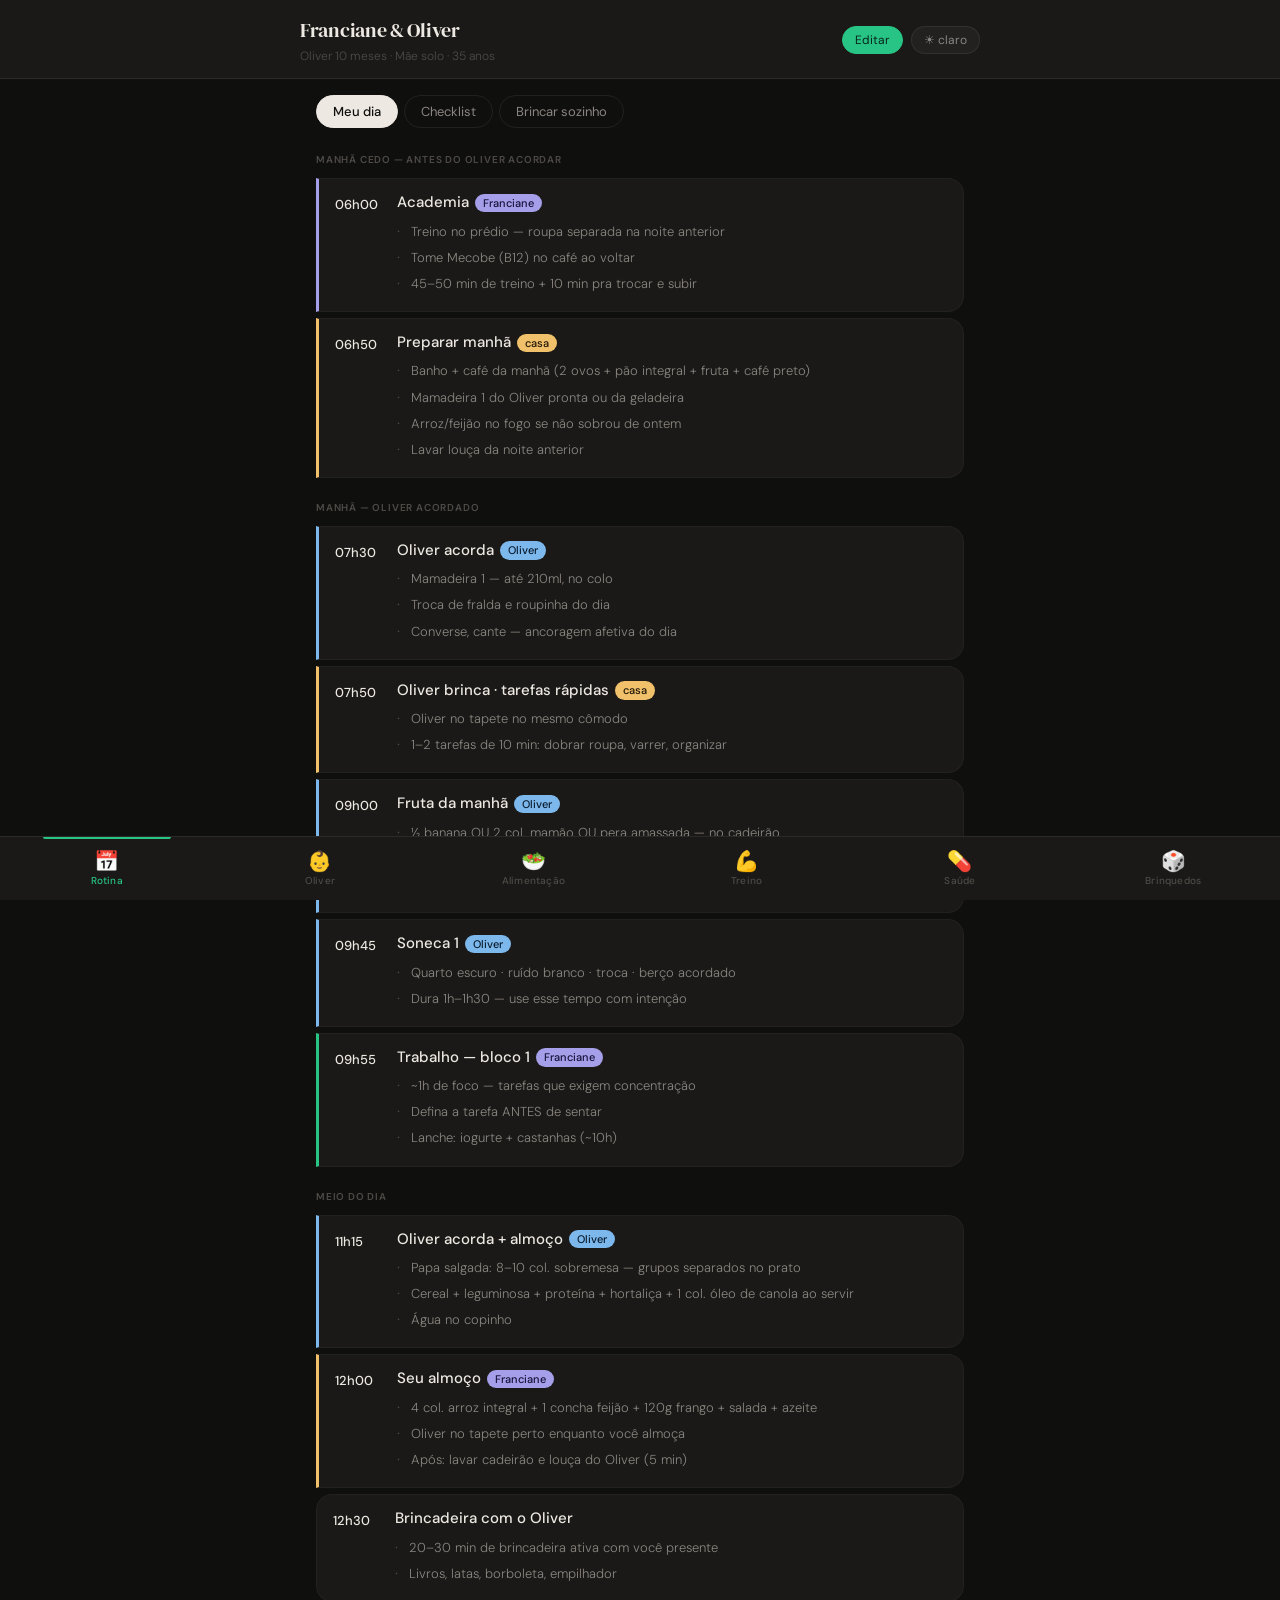
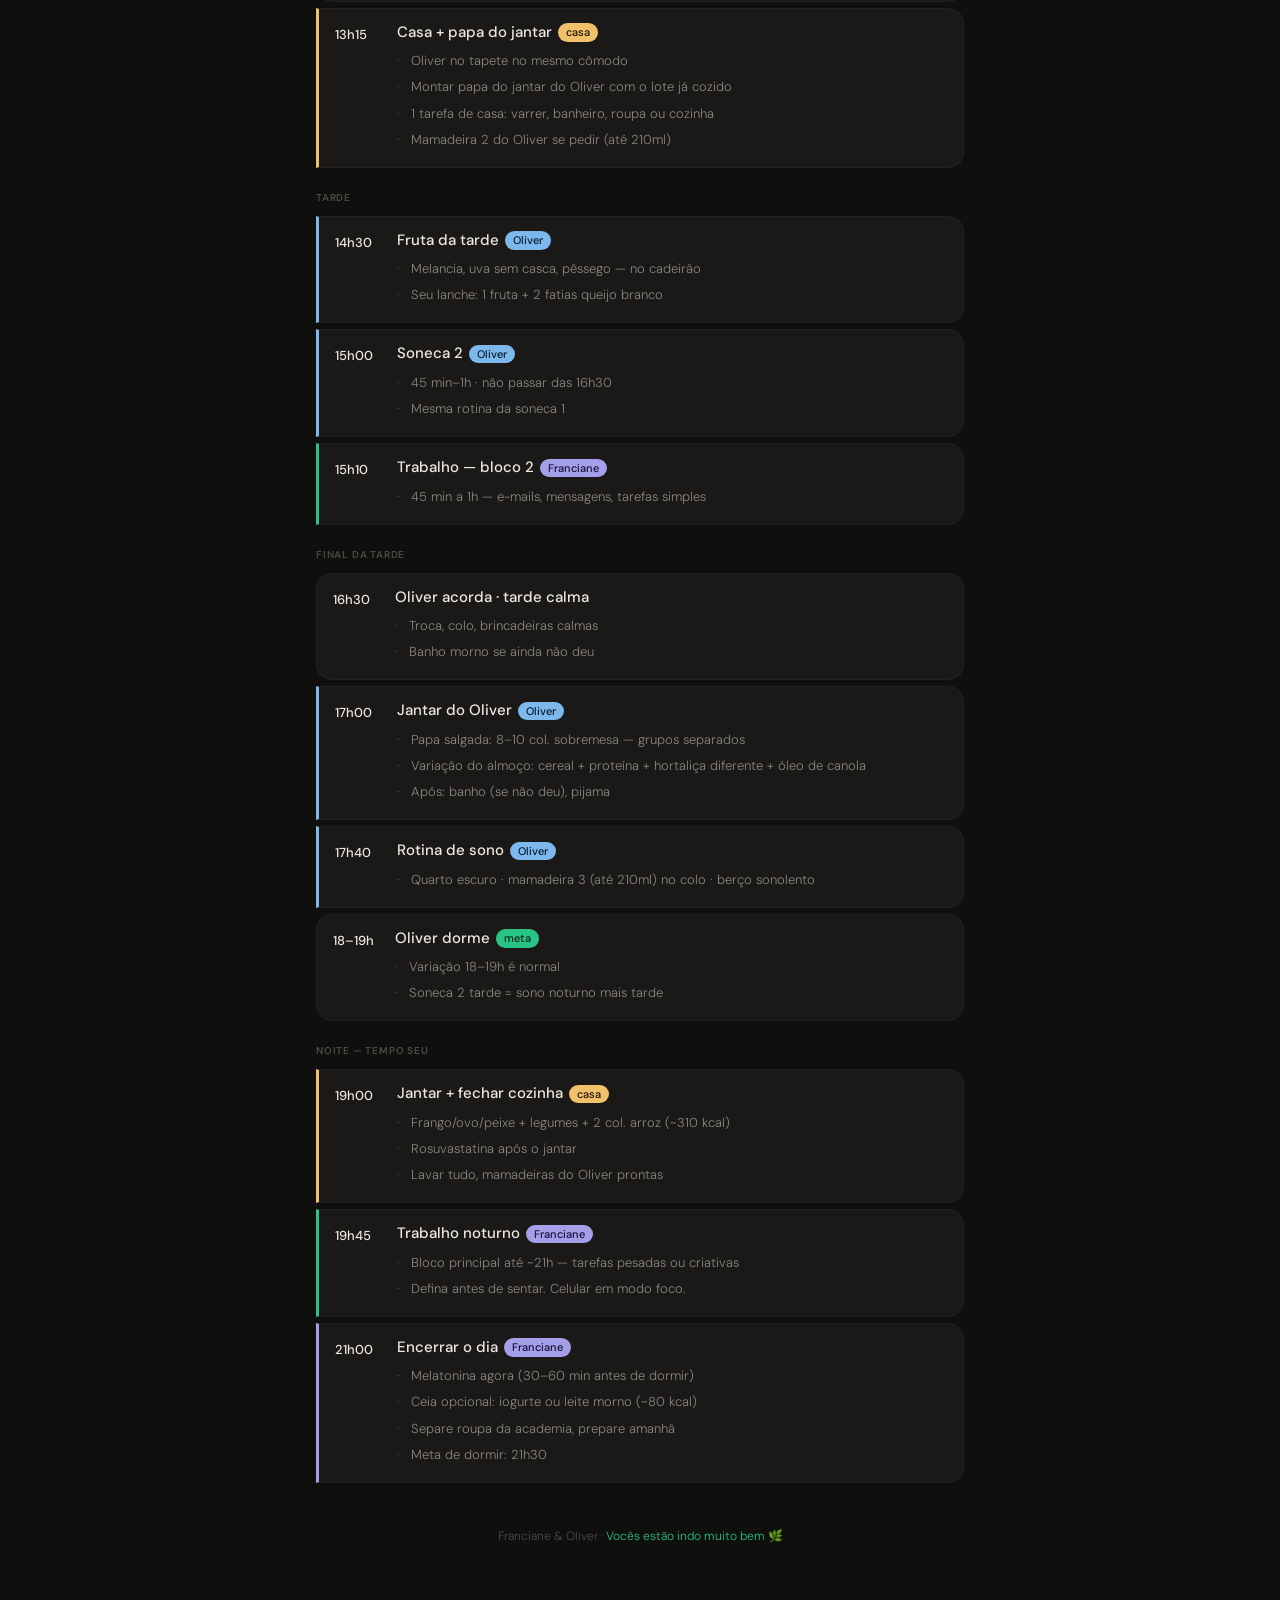
==== franciane_oliver_v3.html @ 9f1c3ea8 "feat: transformar rotina em app offline editavel Adiciona estrutura inicial para uso como PWA offlin" ====
<!DOCTYPE html>
<html lang="pt-BR" data-theme="dark">
<head>
<meta charset="UTF-8">
<meta name="viewport" content="width=device-width, initial-scale=1.0, maximum-scale=1.0">
<meta name="theme-color" content="#1A1917">
<title>Franciane &amp; Oliver</title>
<link rel="manifest" href="manifest.webmanifest">
<link href="https://fonts.googleapis.com/css2?family=DM+Serif+Display&family=DM+Sans:opsz,wght@9..40,300;9..40,400;9..40,500;9..40,600&display=swap" rel="stylesheet">
<style>
/* ─── TOKENS ─────────────────────────────────── */
:root{
  --bg:#F5F2ED;--s0:#FFFFFF;--s1:#EEEBE4;--s2:#E4E0D8;
  --t0:#1A1816;--t1:#56524D;--t2:#9A9590;--t3:#C4BFB9;
  --bdr:rgba(26,24,22,.09);--bdr2:rgba(26,24,22,.05);
  --r:16px;--r2:12px;--r3:8px;
  --green:#1B9870;--gl:#DFF3EC;--gd:#0D5E44;
  --blue:#2F82D4;--bl:#DCEEFB;--bd:#174F86;
  --amber:#B06D10;--al:#FDF0D9;--ad:#6B4008;
  --coral:#C9502A;--cl:#FAE8E2;--cd:#7A2E16;
  --purple:#6C65CC;--pl:#ECEAFC;--pd:#3E3888;
  --nav-h:64px;
}
[data-theme="dark"]{
  --bg:#0F0F0E;--s0:#1A1917;--s1:#222120;--s2:#2C2B29;
  --t0:#EDE8E2;--t1:#8A8580;--t2:#4E4B47;--t3:#333230;
  --bdr:rgba(237,232,226,.08);--bdr2:rgba(237,232,226,.04);
  --green:#28C485;--gl:#08241A;--gd:#4DBDA0;
  --blue:#7DB8EC;--bl:#091B2E;--bd:#A9D0F5;
  --amber:#F0C06A;--al:#1F1508;--ad:#F5D090;
  --coral:#EF8D6B;--cl:#220D07;--cd:#F5B49A;
  --purple:#A49FE8;--pl:#15123A;--pd:#C5C1F4;
}

/* ─── RESET ──────────────────────────────────── */
*{box-sizing:border-box;margin:0;padding:0;-webkit-tap-highlight-color:transparent}
html{scroll-behavior:smooth}
body{font-family:'DM Sans',sans-serif;background:var(--bg);color:var(--t0);min-height:100vh;font-size:15px;line-height:1.6;padding-bottom:var(--nav-h)}

/* ─── TOP BAR ────────────────────────────────── */
.topbar{
  background:var(--s0);border-bottom:1px solid var(--bdr);
  padding:14px 20px 12px;position:sticky;top:0;z-index:200;
}
.topbar-inner{max-width:680px;margin:0 auto;display:flex;align-items:center;justify-content:space-between}
.topbar h1{font-family:'DM Serif Display',serif;font-size:20px;font-weight:400;color:var(--t0);letter-spacing:-.3px}
.topbar-sub{font-size:12px;color:var(--t2);font-weight:300;margin-top:1px}
.top-actions{display:flex;align-items:center;gap:8px}
.theme-btn{background:var(--s1);border:1px solid var(--bdr);border-radius:99px;padding:5px 12px;font-size:12px;color:var(--t1);font-family:'DM Sans',sans-serif;cursor:pointer;white-space:nowrap;flex-shrink:0}
.edit-btn{
  background:var(--green);border:1px solid var(--green);color:#fff;
  border-radius:99px;padding:5px 12px;font-size:12px;font-family:'DM Sans',sans-serif;
  cursor:pointer;white-space:nowrap;flex-shrink:0
}
[data-theme="dark"] .edit-btn{color:var(--gl)}
.edit-note{
  display:none;margin:10px auto 0;max-width:680px;padding:8px 12px;
  background:var(--al);border:1px solid var(--amber);color:var(--ad);
  border-radius:10px;font-size:12px
}
.edit-mode .edit-note{display:block}
.editable{outline:none}
.edit-mode .editable{
  background:var(--s1);box-shadow:inset 0 0 0 1px var(--amber);
  border-radius:6px;padding:2px 4px
}

/* ─── SUB HEADER (context title) ───────────────── */
.sub-header{padding:16px 20px 0;max-width:680px;margin:0 auto}
.page-title{font-family:'DM Serif Display',serif;font-size:22px;font-weight:400;color:var(--t0);margin-bottom:2px}
.page-sub{font-size:13px;color:var(--t1);font-weight:300;margin-bottom:16px}

/* ─── BOTTOM NAV ─────────────────────────────── */
.bottom-nav{
  position:fixed;bottom:0;left:0;right:0;
  height:var(--nav-h);background:var(--s0);
  border-top:1px solid var(--bdr);
  display:flex;align-items:stretch;
  z-index:200;
}
.bn-item{
  flex:1;display:flex;flex-direction:column;align-items:center;
  justify-content:center;gap:3px;cursor:pointer;
  border:none;background:transparent;font-family:'DM Sans',sans-serif;
  padding:6px 4px;transition:all .15s;position:relative;
}
.bn-item.active{color:var(--green)}
.bn-item:not(.active){color:var(--t2)}
.bn-icon{font-size:20px;line-height:1}
.bn-label{font-size:10px;font-weight:500;letter-spacing:.2px}
.bn-item.active::after{
  content:'';position:absolute;top:0;left:20%;right:20%;
  height:2px;background:var(--green);border-radius:0 0 2px 2px;
}

/* ─── MAIN WRAPPER ───────────────────────────── */
.main{max-width:680px;margin:0 auto;padding:0 16px 24px}
.page{display:none}.page.visible{display:block}

/* ─── SECTION LABEL ──────────────────────────── */
.slabel{
  font-size:10px;font-weight:600;letter-spacing:1px;
  text-transform:uppercase;color:var(--t2);
  padding:20px 0 8px;
}
.slabel:first-child{padding-top:16px}

/* ─── PILL TABS (sub-nav) ────────────────────── */
.pill-nav{display:flex;gap:6px;flex-wrap:wrap;padding:16px 0 4px}
.pill{padding:7px 16px;border-radius:99px;border:1.5px solid var(--bdr);background:transparent;color:var(--t1);font-size:13px;font-family:'DM Sans',sans-serif;cursor:pointer;transition:all .18s;font-weight:400}
.pill:hover{background:var(--s1);color:var(--t0)}
.pill.on{background:var(--t0);color:var(--bg);border-color:var(--t0);font-weight:500}

/* ─── TIMELINE ───────────────────────────────── */
.timeline{display:flex;flex-direction:column;gap:6px;padding-top:4px}

.tblock{
  background:var(--s0);border:1px solid var(--bdr2);
  border-radius:var(--r);padding:14px 16px;
  display:flex;gap:12px;align-items:flex-start;
  transition:box-shadow .15s;
}
.tblock.you{border-left:3px solid var(--purple);border-radius:0 var(--r) var(--r) 0}
.tblock.home{border-left:3px solid var(--amber);border-radius:0 var(--r) var(--r) 0}
.tblock.baby{border-left:3px solid var(--blue);border-radius:0 var(--r) var(--r) 0}
.tblock.work{border-left:3px solid var(--green);border-radius:0 var(--r) var(--r) 0}

.ttime{font-size:13px;color:var(--t0);min-width:50px;padding-top:2px;font-weight:500;font-variant-numeric:tabular-nums;flex-shrink:0}
.tcont{flex:1;min-width:0}
.ttitle{font-size:15px;font-weight:500;color:var(--t0);margin-bottom:6px;display:flex;align-items:center;flex-wrap:wrap;gap:6px;line-height:1.3}
.tdet{font-size:13px;color:var(--t1);line-height:1.7;font-weight:300}
.tdet ul{list-style:none;padding:0;margin:0}
.tdet ul li{padding:2px 0 2px 14px;position:relative}
.tdet ul li::before{content:'·';position:absolute;left:0;color:var(--t2);font-size:16px;line-height:1.35}

.period-tag{
  font-size:10px;font-weight:600;letter-spacing:.8px;
  text-transform:uppercase;color:var(--t2);
  padding:16px 0 4px;
}

/* ─── BADGE ──────────────────────────────────── */
.tag{font-size:11px;padding:2px 8px;border-radius:99px;font-weight:500;white-space:nowrap}
.tag-you{background:var(--purple);color:#fff}
.tag-baby{background:var(--blue);color:#fff}
.tag-home{background:var(--amber);color:#fff}
.tag-green{background:var(--green);color:#fff}
[data-theme="dark"] .tag-you{background:var(--purple);color:var(--pl)}
[data-theme="dark"] .tag-baby{background:var(--blue);color:var(--bl)}
[data-theme="dark"] .tag-home{background:var(--amber);color:var(--al)}
[data-theme="dark"] .tag-green{background:var(--green);color:var(--gl)}

/* ─── CARD ───────────────────────────────────── */
.card{background:var(--s0);border:1px solid var(--bdr2);border-radius:var(--r);overflow:hidden;margin-bottom:8px}
.card-head{background:var(--s1);padding:11px 16px;display:flex;justify-content:space-between;align-items:center;border-bottom:1px solid var(--bdr)}
.card-title{font-size:13px;font-weight:500;color:var(--t0)}
.card-sub{font-size:12px;color:var(--t1);font-weight:300}
.card-row{display:flex;justify-content:space-between;align-items:flex-start;padding:10px 16px;border-bottom:1px solid var(--bdr2);font-size:14px;gap:12px}
.card-row:last-child{border-bottom:none}
.cr-l{color:var(--t0);font-weight:400;flex-shrink:0;max-width:45%}
.cr-r{color:var(--t1);font-weight:300;font-size:13px;text-align:right;line-height:1.5}

/* ─── INFO BOX ───────────────────────────────── */
.info-box{border-radius:var(--r2);padding:12px 16px;margin-bottom:8px;font-size:13px;line-height:1.6}
.info-box.green{background:var(--gl);border:1px solid var(--green);color:var(--gd)}
.info-box.blue{background:var(--bl);border:1px solid var(--blue);color:var(--bd)}
.info-box.amber{background:var(--al);border:1px solid var(--amber);color:var(--ad)}
.info-box.coral{background:var(--cl);border:1px solid var(--coral);color:var(--cd)}
.info-box strong{font-weight:500}

/* ─── TIP CARD ───────────────────────────────── */
.tip{background:var(--s0);border:1px solid var(--bdr2);padding:14px 16px;border-left:3px solid var(--green);border-radius:0 var(--r) var(--r) 0;margin-bottom:8px}
.tip.amber{border-left-color:var(--amber)}.tip.blue{border-left-color:var(--blue)}
.tip.coral{border-left-color:var(--coral)}.tip.purple{border-left-color:var(--purple)}
.tip-title{font-size:14px;font-weight:500;color:var(--t0);margin-bottom:5px}
.tip-body{font-size:13px;color:var(--t1);line-height:1.7;font-weight:300}
.tip-body ul{list-style:none;margin:5px 0 0}
.tip-body ul li{padding:3px 0 3px 14px;position:relative}
.tip-body ul li::before{content:'→';position:absolute;left:0;color:var(--t2);font-size:11px;top:6px}

/* ─── CHECKLIST ──────────────────────────────── */
.prog-wrap{padding:16px 0 8px}
.prog-top{display:flex;justify-content:space-between;align-items:center;margin-bottom:8px}
.prog-lbl{font-size:13px;color:var(--t1);font-weight:300}
.prog-pct{font-size:13px;font-weight:500;color:var(--green)}
.prog-track{background:var(--s2);border-radius:99px;height:4px;overflow:hidden}
.prog-fill{height:4px;background:var(--green);border-radius:99px;transition:width .4s cubic-bezier(.4,0,.2,1)}

.ck-list{background:var(--s0);border:1px solid var(--bdr2);border-radius:var(--r);overflow:hidden;margin-bottom:8px}
.ck-grp{font-size:10px;font-weight:600;letter-spacing:.8px;text-transform:uppercase;color:var(--t2);padding:10px 16px 8px;background:var(--s1);border-bottom:1px solid var(--bdr2);border-top:1px solid var(--bdr2)}
.ck-list .ck-grp:first-child{border-top:none}
.ck-row{display:flex;align-items:center;gap:12px;padding:13px 16px;border-bottom:1px solid var(--bdr2);cursor:pointer;transition:background .12s;user-select:none}
.ck-row:last-child{border-bottom:none}
.ck-row:hover,.ck-row:active{background:var(--s1)}
.ck-box{width:20px;height:20px;border-radius:6px;border:1.5px solid var(--bdr);flex-shrink:0;display:flex;align-items:center;justify-content:center;transition:all .18s;background:var(--bg)}
.ck-box.on{background:var(--green);border-color:var(--green)}
.ck-tick{color:#fff;font-size:11px;font-weight:700;display:none;line-height:1}
.ck-box.on .ck-tick{display:block}
.ck-time{font-size:12px;color:var(--t2);min-width:44px;font-variant-numeric:tabular-nums;font-weight:400}
.ck-lbl{font-size:14px;color:var(--t0);flex:1;line-height:1.4}
.ck-lbl.done{text-decoration:line-through;color:var(--t2)}

/* ─── MEAL ───────────────────────────────────── */
.meal{background:var(--s0);border:1px solid var(--bdr2);border-radius:var(--r);overflow:hidden;margin-bottom:8px}
.meal-head{display:flex;justify-content:space-between;align-items:center;padding:11px 16px;background:var(--s1);border-bottom:1px solid var(--bdr)}
.meal-title{font-size:14px;font-weight:500;color:var(--t0)}
.meal-kcal{font-size:11px;color:var(--gd);font-weight:500;background:var(--gl);padding:3px 9px;border-radius:99px}
.meal-row{display:flex;justify-content:space-between;align-items:flex-start;padding:9px 16px;border-bottom:1px solid var(--bdr2);font-size:13px;gap:8px}
.meal-row:last-child{border-bottom:none}
.meal-name{color:var(--t0);font-weight:400;flex:1;line-height:1.4}
.meal-qty{color:var(--t2);font-weight:300;font-size:12px;text-align:right;white-space:nowrap;flex-shrink:0;padding-top:1px}

/* ─── MACRO ROW ──────────────────────────────── */
.macros{display:grid;grid-template-columns:repeat(4,1fr);gap:6px;margin-bottom:4px}
.macro-box{background:var(--s0);border:1px solid var(--bdr2);border-radius:var(--r2);padding:10px 8px;text-align:center}
.macro-val{font-size:18px;font-weight:500;color:var(--t0);line-height:1.2}
.macro-lbl{font-size:10px;color:var(--t2);margin-top:2px}

/* ─── WEEK GRID ──────────────────────────────── */
.week-grid{display:grid;grid-template-columns:repeat(7,1fr);gap:4px;margin-bottom:12px}
.wday{background:var(--s0);border:1px solid var(--bdr2);border-radius:var(--r3);padding:8px 4px;text-align:center}
.wday.on{border-color:var(--green);background:var(--gl)}
.wday.off{opacity:.4}
.wd-name{font-size:10px;font-weight:500;color:var(--t1);margin-bottom:3px}
.wday.on .wd-name{color:var(--gd)}
.wd-type{font-size:9px;color:var(--t2);line-height:1.3}
.wday.on .wd-type{color:var(--gd)}

/* ─── EXERCISE ───────────────────────────────── */
.ex-list{display:flex;flex-direction:column;gap:6px;margin-bottom:4px}
.ex-item{background:var(--s0);border:1px solid var(--bdr2);border-radius:var(--r);padding:13px 16px;display:flex;gap:12px}
.ex-num{font-size:12px;font-weight:500;color:var(--t2);min-width:20px;padding-top:2px;font-variant-numeric:tabular-nums;flex-shrink:0}
.ex-body{flex:1}
.ex-name{font-size:15px;font-weight:500;color:var(--t0);margin-bottom:3px}
.ex-det{font-size:13px;color:var(--t1);font-weight:300;line-height:1.5}
.etag{display:inline-block;font-size:11px;padding:2px 8px;border-radius:99px;font-weight:500;margin-left:5px}
.et-g{background:var(--green);color:#fff}.et-b{background:var(--blue);color:#fff}
.et-a{background:var(--amber);color:#fff}.et-c{background:var(--coral);color:#fff}
[data-theme="dark"] .et-g{color:var(--gl)}[data-theme="dark"] .et-b{color:var(--bl)}
[data-theme="dark"] .et-a{color:var(--al)}[data-theme="dark"] .et-c{color:var(--cl)}

/* ─── MED CARD ───────────────────────────────── */
.med{background:var(--s0);border:1px solid var(--bdr2);border-radius:var(--r);padding:14px 16px;margin-bottom:8px}
.med.purple{border-left:3px solid var(--purple);border-radius:0 var(--r) var(--r) 0}
.med.green{border-left:3px solid var(--green);border-radius:0 var(--r) var(--r) 0}
.med.amber{border-left:3px solid var(--amber);border-radius:0 var(--r) var(--r) 0}
.med-name{font-size:15px;font-weight:500;color:var(--t0);margin-bottom:4px}
.med-time{font-size:12px;font-weight:500;display:inline-block;padding:2px 9px;border-radius:99px;margin-bottom:8px}
.med.purple .med-time{background:var(--pl);color:var(--pd)}
.med.green .med-time{background:var(--gl);color:var(--gd)}
.med.amber .med-time{background:var(--al);color:var(--ad)}
.med-body{font-size:13px;color:var(--t1);font-weight:300;line-height:1.7}
.med-body ul{list-style:none;margin:4px 0 0}
.med-body ul li{padding:2px 0 2px 14px;position:relative}
.med-body ul li::before{content:'·';position:absolute;left:0;color:var(--t2);font-size:16px;line-height:1.35}

/* ─── ACCORDION (rodizio) ────────────────────── */
.acc-list{display:flex;flex-direction:column;gap:6px}
.acc{background:var(--s0);border:1px solid var(--bdr2);border-radius:var(--r);overflow:hidden}
.acc-head{display:flex;align-items:center;justify-content:space-between;padding:13px 16px;cursor:pointer;user-select:none;transition:background .12s}
.acc-head:hover,.acc-head:active{background:var(--s1)}
.acc-left{display:flex;align-items:center;gap:12px}
.acc-dot{width:34px;height:34px;border-radius:99px;display:flex;align-items:center;justify-content:center;font-size:12px;font-weight:600;flex-shrink:0}
.acc-title{font-size:15px;font-weight:500;color:var(--t0)}
.acc-sub{font-size:12px;color:var(--t1);font-weight:300;margin-top:1px}
.acc-arr{font-size:11px;color:var(--t2);transition:transform .2s}
.acc.open .acc-arr{transform:rotate(180deg)}
.acc-body{display:none;padding:0 16px 14px;border-top:1px solid var(--bdr2)}
.acc.open .acc-body{display:block}
.acc-section{font-size:10px;font-weight:600;letter-spacing:.8px;text-transform:uppercase;color:var(--t2);padding:12px 0 6px}
.toy-item{display:flex;align-items:flex-start;gap:10px;padding:8px 10px;border-radius:var(--r3);background:var(--s1);margin-bottom:4px}
.toy-icon{font-size:17px;flex-shrink:0;margin-top:1px}
.toy-name{font-size:13px;font-weight:500;color:var(--t0);line-height:1.3}
.toy-why{font-size:12px;color:var(--t1);font-weight:300;margin-top:2px;line-height:1.4}
.today-dot{font-size:10px;font-weight:500;padding:2px 7px;border-radius:99px;background:var(--green);color:#fff;margin-left:6px}

/* ─── INV CHIPS ──────────────────────────────── */
.chip-grid{display:flex;flex-wrap:wrap;gap:5px;margin-bottom:8px}
.chip{background:var(--s0);border:1px solid var(--bdr2);border-radius:99px;padding:5px 12px;font-size:12px;color:var(--t1)}

/* ─── FOOTER ─────────────────────────────────── */
.footer{text-align:center;padding:20px 16px 8px;font-size:12px;color:var(--t2);font-weight:300}

/* ─── SCROLLBAR ──────────────────────────────── */
::-webkit-scrollbar{width:4px}
::-webkit-scrollbar-track{background:transparent}
::-webkit-scrollbar-thumb{background:var(--t3);border-radius:4px}

@media(max-width:360px){
  .macros{grid-template-columns:repeat(2,1fr)}
  .macro-val{font-size:16px}
}
</style>
</head>
<body>

<!-- TOP BAR -->
<div class="topbar">
  <div class="topbar-inner">
    <div>
      <h1>Franciane &amp; Oliver</h1>
      <div class="topbar-sub">Oliver 10 meses · Mãe solo · 35 anos</div>
    </div>
    <div class="top-actions">
      <button class="edit-btn" onclick="toggleEditMode()" id="editBtn">Editar</button>
      <button class="theme-btn" onclick="tT()" id="tbtn">☀ claro</button>
    </div>
  </div>
  <div class="edit-note">Modo edicao ativo. Toque no texto para editar. Os dados ficam salvos no celular.</div>
</div>

<!-- MAIN CONTENT -->
<div class="main">

<!-- ══ ROTINA ══════════════════════════════════ -->
<div class="page visible" id="pg-rotina">

  <div class="pill-nav">
    <button class="pill on" onclick="subNav('rot','rot-dia',this)">Meu dia</button>
    <button class="pill" onclick="subNav('rot','rot-ck',this)">Checklist</button>
    <button class="pill" onclick="subNav('rot','rot-brincar',this)">Brincar sozinho</button>
  </div>

  <!-- sub: meu dia -->
  <div id="rot-dia">
    <div class="timeline">

      <div class="period-tag">Manhã cedo — antes do Oliver acordar</div>

      <div class="tblock you">
        <div class="ttime">06h00</div>
        <div class="tcont">
          <div class="ttitle">Academia <span class="tag tag-you">Franciane</span></div>
          <div class="tdet"><ul>
            <li>Treino no prédio — roupa separada na noite anterior</li>
            <li>Tome Mecobe (B12) no café ao voltar</li>
            <li>45–50 min de treino + 10 min pra trocar e subir</li>
          </ul></div>
        </div>
      </div>

      <div class="tblock home">
        <div class="ttime">06h50</div>
        <div class="tcont">
          <div class="ttitle">Preparar manhã <span class="tag tag-home">casa</span></div>
          <div class="tdet"><ul>
            <li>Banho + café da manhã (2 ovos + pão integral + fruta + café preto)</li>
            <li>Mamadeira 1 do Oliver pronta ou da geladeira</li>
            <li>Arroz/feijão no fogo se não sobrou de ontem</li>
            <li>Lavar louça da noite anterior</li>
          </ul></div>
        </div>
      </div>

      <div class="period-tag">Manhã — Oliver acordado</div>

      <div class="tblock baby">
        <div class="ttime">07h30</div>
        <div class="tcont">
          <div class="ttitle">Oliver acorda <span class="tag tag-baby">Oliver</span></div>
          <div class="tdet"><ul>
            <li>Mamadeira 1 — até 210ml, no colo</li>
            <li>Troca de fralda e roupinha do dia</li>
            <li>Converse, cante — ancoragem afetiva do dia</li>
          </ul></div>
        </div>
      </div>

      <div class="tblock home">
        <div class="ttime">07h50</div>
        <div class="tcont">
          <div class="ttitle">Oliver brinca · tarefas rápidas <span class="tag tag-home">casa</span></div>
          <div class="tdet"><ul>
            <li>Oliver no tapete no mesmo cômodo</li>
            <li>1–2 tarefas de 10 min: dobrar roupa, varrer, organizar</li>
          </ul></div>
        </div>
      </div>

      <div class="tblock baby">
        <div class="ttime">09h00</div>
        <div class="tcont">
          <div class="ttitle">Fruta da manhã <span class="tag tag-baby">Oliver</span></div>
          <div class="tdet"><ul>
            <li>½ banana OU 2 col. mamão OU pera amassada — no cadeirão</li>
            <li>Água no copinho após</li>
            <li>Você pode comer sua fruta junto</li>
          </ul></div>
        </div>
      </div>

      <div class="tblock baby">
        <div class="ttime">09h45</div>
        <div class="tcont">
          <div class="ttitle">Soneca 1 <span class="tag tag-baby">Oliver</span></div>
          <div class="tdet"><ul>
            <li>Quarto escuro · ruído branco · troca · berço acordado</li>
            <li>Dura 1h–1h30 — use esse tempo com intenção</li>
          </ul></div>
        </div>
      </div>

      <div class="tblock work">
        <div class="ttime">09h55</div>
        <div class="tcont">
          <div class="ttitle">Trabalho — bloco 1 <span class="tag tag-you">Franciane</span></div>
          <div class="tdet"><ul>
            <li>~1h de foco — tarefas que exigem concentração</li>
            <li>Defina a tarefa ANTES de sentar</li>
            <li>Lanche: iogurte + castanhas (~10h)</li>
          </ul></div>
        </div>
      </div>

      <div class="period-tag">Meio do dia</div>

      <div class="tblock baby">
        <div class="ttime">11h15</div>
        <div class="tcont">
          <div class="ttitle">Oliver acorda + almoço <span class="tag tag-baby">Oliver</span></div>
          <div class="tdet"><ul>
            <li>Papa salgada: 8–10 col. sobremesa — grupos separados no prato</li>
            <li>Cereal + leguminosa + proteína + hortaliça + 1 col. óleo de canola ao servir</li>
            <li>Água no copinho</li>
          </ul></div>
        </div>
      </div>

      <div class="tblock home">
        <div class="ttime">12h00</div>
        <div class="tcont">
          <div class="ttitle">Seu almoço <span class="tag tag-you">Franciane</span></div>
          <div class="tdet"><ul>
            <li>4 col. arroz integral + 1 concha feijão + 120g frango + salada + azeite</li>
            <li>Oliver no tapete perto enquanto você almoça</li>
            <li>Após: lavar cadeirão e louça do Oliver (5 min)</li>
          </ul></div>
        </div>
      </div>

      <div class="tblock">
        <div class="ttime">12h30</div>
        <div class="tcont">
          <div class="ttitle">Brincadeira com o Oliver</div>
          <div class="tdet"><ul>
            <li>20–30 min de brincadeira ativa com você presente</li>
            <li>Livros, latas, borboleta, empilhador</li>
          </ul></div>
        </div>
      </div>

      <div class="tblock home">
        <div class="ttime">13h15</div>
        <div class="tcont">
          <div class="ttitle">Casa + papa do jantar <span class="tag tag-home">casa</span></div>
          <div class="tdet"><ul>
            <li>Oliver no tapete no mesmo cômodo</li>
            <li>Montar papa do jantar do Oliver com o lote já cozido</li>
            <li>1 tarefa de casa: varrer, banheiro, roupa ou cozinha</li>
            <li>Mamadeira 2 do Oliver se pedir (até 210ml)</li>
          </ul></div>
        </div>
      </div>

      <div class="period-tag">Tarde</div>

      <div class="tblock baby">
        <div class="ttime">14h30</div>
        <div class="tcont">
          <div class="ttitle">Fruta da tarde <span class="tag tag-baby">Oliver</span></div>
          <div class="tdet"><ul>
            <li>Melancia, uva sem casca, pêssego — no cadeirão</li>
            <li>Seu lanche: 1 fruta + 2 fatias queijo branco</li>
          </ul></div>
        </div>
      </div>

      <div class="tblock baby">
        <div class="ttime">15h00</div>
        <div class="tcont">
          <div class="ttitle">Soneca 2 <span class="tag tag-baby">Oliver</span></div>
          <div class="tdet"><ul>
            <li>45 min–1h · não passar das 16h30</li>
            <li>Mesma rotina da soneca 1</li>
          </ul></div>
        </div>
      </div>

      <div class="tblock work">
        <div class="ttime">15h10</div>
        <div class="tcont">
          <div class="ttitle">Trabalho — bloco 2 <span class="tag tag-you">Franciane</span></div>
          <div class="tdet"><ul>
            <li>45 min a 1h — e-mails, mensagens, tarefas simples</li>
          </ul></div>
        </div>
      </div>

      <div class="period-tag">Final da tarde</div>

      <div class="tblock">
        <div class="ttime">16h30</div>
        <div class="tcont">
          <div class="ttitle">Oliver acorda · tarde calma</div>
          <div class="tdet"><ul>
            <li>Troca, colo, brincadeiras calmas</li>
            <li>Banho morno se ainda não deu</li>
          </ul></div>
        </div>
      </div>

      <div class="tblock baby">
        <div class="ttime">17h00</div>
        <div class="tcont">
          <div class="ttitle">Jantar do Oliver <span class="tag tag-baby">Oliver</span></div>
          <div class="tdet"><ul>
            <li>Papa salgada: 8–10 col. sobremesa — grupos separados</li>
            <li>Variação do almoço: cereal + proteína + hortaliça diferente + óleo de canola</li>
            <li>Após: banho (se não deu), pijama</li>
          </ul></div>
        </div>
      </div>

      <div class="tblock baby">
        <div class="ttime">17h40</div>
        <div class="tcont">
          <div class="ttitle">Rotina de sono <span class="tag tag-baby">Oliver</span></div>
          <div class="tdet"><ul>
            <li>Quarto escuro · mamadeira 3 (até 210ml) no colo · berço sonolento</li>
          </ul></div>
        </div>
      </div>

      <div class="tblock">
        <div class="ttime">18–19h</div>
        <div class="tcont">
          <div class="ttitle">Oliver dorme <span class="tag tag-green">meta</span></div>
          <div class="tdet"><ul>
            <li>Variação 18–19h é normal</li>
            <li>Soneca 2 tarde = sono noturno mais tarde</li>
          </ul></div>
        </div>
      </div>

      <div class="period-tag">Noite — tempo seu</div>

      <div class="tblock home">
        <div class="ttime">19h00</div>
        <div class="tcont">
          <div class="ttitle">Jantar + fechar cozinha <span class="tag tag-home">casa</span></div>
          <div class="tdet"><ul>
            <li>Frango/ovo/peixe + legumes + 2 col. arroz (~310 kcal)</li>
            <li>Rosuvastatina após o jantar</li>
            <li>Lavar tudo, mamadeiras do Oliver prontas</li>
          </ul></div>
        </div>
      </div>

      <div class="tblock work">
        <div class="ttime">19h45</div>
        <div class="tcont">
          <div class="ttitle">Trabalho noturno <span class="tag tag-you">Franciane</span></div>
          <div class="tdet"><ul>
            <li>Bloco principal até ~21h — tarefas pesadas ou criativas</li>
            <li>Defina antes de sentar. Celular em modo foco.</li>
          </ul></div>
        </div>
      </div>

      <div class="tblock you">
        <div class="ttime">21h00</div>
        <div class="tcont">
          <div class="ttitle">Encerrar o dia <span class="tag tag-you">Franciane</span></div>
          <div class="tdet"><ul>
            <li>Melatonina agora (30–60 min antes de dormir)</li>
            <li>Ceia opcional: iogurte ou leite morno (~80 kcal)</li>
            <li>Separe roupa da academia, prepare amanhã</li>
            <li>Meta de dormir: 21h30</li>
          </ul></div>
        </div>
      </div>

    </div>
  </div>

  <!-- sub: checklist -->
  <div id="rot-ck" style="display:none">
    <div class="prog-wrap">
      <div class="prog-top">
        <span class="prog-lbl" id="pl">0 de 17 concluídas</span>
        <span class="prog-pct" id="ppct">0%</span>
      </div>
      <div class="prog-track"><div class="prog-fill" id="pf" style="width:0%"></div></div>
    </div>
    <div class="ck-list">
      <div class="ck-grp">Manhã cedo</div>
      <div class="ck-row" onclick="tg(this, event)"><div class="ck-box"><span class="ck-tick">✓</span></div><div class="ck-time editable" data-edit-key="ck-time-0">06h00</div><div class="ck-lbl editable" data-edit-key="ck-label-0">Academia (50 min) · Mecobe no cafe</div></div>
      <div class="ck-row" onclick="tg(this, event)"><div class="ck-box"><span class="ck-tick">✓</span></div><div class="ck-time editable" data-edit-key="ck-time-1">06h50</div><div class="ck-lbl editable" data-edit-key="ck-label-1">Cafe da manha · mamadeira pronta · arroz/feijao no fogo</div></div>
      <div class="ck-grp">Manhã com o Oliver</div>
      <div class="ck-row" onclick="tg(this, event)"><div class="ck-box"><span class="ck-tick">✓</span></div><div class="ck-time editable" data-edit-key="ck-time-2">07h30</div><div class="ck-lbl editable" data-edit-key="ck-label-2">Oliver acorda · mamadeira 1 · troca</div></div>
      <div class="ck-row" onclick="tg(this, event)"><div class="ck-box"><span class="ck-tick">✓</span></div><div class="ck-time editable" data-edit-key="ck-time-3">07h50</div><div class="ck-lbl editable" data-edit-key="ck-label-3">Oliver no tapete · 1-2 tarefas rapidas</div></div>
      <div class="ck-row" onclick="tg(this, event)"><div class="ck-box"><span class="ck-tick">✓</span></div><div class="ck-time editable" data-edit-key="ck-time-4">09h00</div><div class="ck-lbl editable" data-edit-key="ck-label-4">Fruta da manha · agua</div></div>
      <div class="ck-row" onclick="tg(this, event)"><div class="ck-box"><span class="ck-tick">✓</span></div><div class="ck-time editable" data-edit-key="ck-time-5">09h45</div><div class="ck-lbl editable" data-edit-key="ck-label-5">Soneca 1 · trabalho bloco 1 (~1h)</div></div>
      <div class="ck-grp">Meio do dia</div>
      <div class="ck-row" onclick="tg(this, event)"><div class="ck-box"><span class="ck-tick">✓</span></div><div class="ck-time editable" data-edit-key="ck-time-6">11h15</div><div class="ck-lbl editable" data-edit-key="ck-label-6">Oliver acorda · papa salgada almoco</div></div>
      <div class="ck-row" onclick="tg(this, event)"><div class="ck-box"><span class="ck-tick">✓</span></div><div class="ck-time editable" data-edit-key="ck-time-7">12h00</div><div class="ck-lbl editable" data-edit-key="ck-label-7">Seu almoco · lavar louca do Oliver</div></div>
      <div class="ck-row" onclick="tg(this, event)"><div class="ck-box"><span class="ck-tick">✓</span></div><div class="ck-time editable" data-edit-key="ck-time-8">12h30</div><div class="ck-lbl editable" data-edit-key="ck-label-8">Brincadeira ativa (20-30 min)</div></div>
      <div class="ck-row" onclick="tg(this, event)"><div class="ck-box"><span class="ck-tick">✓</span></div><div class="ck-time editable" data-edit-key="ck-time-9">13h15</div><div class="ck-lbl editable" data-edit-key="ck-label-9">Papa do jantar · tarefa de casa · mamadeira 2</div></div>
      <div class="ck-grp">Tarde</div>
      <div class="ck-row" onclick="tg(this, event)"><div class="ck-box"><span class="ck-tick">✓</span></div><div class="ck-time editable" data-edit-key="ck-time-10">14h30</div><div class="ck-lbl editable" data-edit-key="ck-label-10">Fruta da tarde Oliver · seu lanche</div></div>
      <div class="ck-row" onclick="tg(this, event)"><div class="ck-box"><span class="ck-tick">✓</span></div><div class="ck-time editable" data-edit-key="ck-time-11">15h00</div><div class="ck-lbl editable" data-edit-key="ck-label-11">Soneca 2 · trabalho bloco 2 (~45 min)</div></div>
      <div class="ck-row" onclick="tg(this, event)"><div class="ck-box"><span class="ck-tick">✓</span></div><div class="ck-time editable" data-edit-key="ck-time-12">17h00</div><div class="ck-lbl editable" data-edit-key="ck-label-12">Jantar Oliver · banho · pijama · mamadeira 3</div></div>
      <div class="ck-row" onclick="tg(this, event)"><div class="ck-box"><span class="ck-tick">✓</span></div><div class="ck-time editable" data-edit-key="ck-time-13">18-19h</div><div class="ck-lbl editable" data-edit-key="ck-label-13">Oliver dorme</div></div>
      <div class="ck-grp">Noite</div>
      <div class="ck-row" onclick="tg(this, event)"><div class="ck-box"><span class="ck-tick">✓</span></div><div class="ck-time editable" data-edit-key="ck-time-14">19h00</div><div class="ck-lbl editable" data-edit-key="ck-label-14">Jantar · Rosuvastatina · cozinha fechada</div></div>
      <div class="ck-row" onclick="tg(this, event)"><div class="ck-box"><span class="ck-tick">✓</span></div><div class="ck-time editable" data-edit-key="ck-time-15">19h45</div><div class="ck-lbl editable" data-edit-key="ck-label-15">Trabalho noturno</div></div>
      <div class="ck-row" onclick="tg(this, event)"><div class="ck-box"><span class="ck-tick">✓</span></div><div class="ck-time editable" data-edit-key="ck-time-16">21h00</div><div class="ck-lbl editable" data-edit-key="ck-label-16">Melatonina · ceia · roupa academia · dormir 21h30</div></div>
    </div>
  </div>

  <!-- sub: brincar sozinho -->
  <div id="rot-brincar" style="display:none">
    <div class="info-box blue" style="margin-top:16px">
      <strong>Por que o Oliver vem atrás de você?</strong><br>
      Fase de angústia de separação — neurológico e saudável. Enquanto ele te vê, consegue brincar 10–20 min.
    </div>
    <div class="slabel">Regra principal</div>
    <div class="tip"><div class="tip-title">Mesmo cômodo sempre</div><div class="tip-body">Não tente sair de perto — leve ele junto. Monte o tapete onde você vai trabalhar. Com você à vista, ele tolera ficar sozinho.</div></div>
    <div class="slabel">Cantinho seguro</div>
    <div class="tip amber"><div class="tip-title">Como montar</div><div class="tip-body"><ul>
      <li>Tapete de EVA longe de tomadas e quinas</li>
      <li>Grade dobrável delimita área segura</li>
      <li>Latas, potes, caixinhas, bola — objetos variados</li>
      <li>Troque os brinquedos a cada 2–3 dias</li>
    </ul></div></div>
    <div class="tip"><div class="tip-title">Técnica: 5 min antes de afastar</div><div class="tip-body">Sente no chão com ele por 5 min antes de qualquer tarefa. Ele se "abastece" de atenção e aguentar mais tempo sozinho depois.</div></div>
    <div class="slabel">O que funciona com ele por perto</div>
    <div class="tip blue"><div class="tip-title">Tarefas compatíveis</div><div class="tip-body"><ul>
      <li>Dobrar roupa, varrer, organizar sala</li>
      <li>Lavar louça — cadeirinha ao lado da pia</li>
      <li>Cozinhar coisas simples — longe do fogão</li>
    </ul></div></div>
    <div class="tip coral"><div class="tip-title">Tarefas incompatíveis (guardar pra soneca)</div><div class="tip-body"><ul>
      <li>Trabalho com leitura/escrita concentrada</li>
      <li>Óleo quente, panela de pressão</li>
      <li>Limpeza com produto químico</li>
    </ul></div></div>
  </div>

</div>

<!-- ══ OLIVER ══════════════════════════════════ -->
<div class="page" id="pg-oliver">

  <div class="pill-nav">
    <button class="pill on" onclick="subNav('oli','oli-ali',this)">Alimentação</button>
    <button class="pill" onclick="subNav('oli','oli-sono',this)">Sono</button>
    <button class="pill" onclick="subNav('oli','oli-dr',this)">Dr. Gleyson</button>
  </div>

  <!-- sub: alimentação -->
  <div id="oli-ali">

    <div class="slabel">Dia do Oliver</div>
    <div class="card">
      <div class="card-head"><span class="card-title">Horários de todas as refeições</span></div>
      <div class="card-row"><div class="cr-l">07h30</div><div class="cr-r">🍼 Mamadeira 1 — ao acordar (até 210ml)</div></div>
      <div class="card-row"><div class="cr-l">09h00</div><div class="cr-r">🍌 Fruta da manhã — antes da soneca 1</div></div>
      <div class="card-row"><div class="cr-l">11h15</div><div class="cr-r">🍽 Papa salgada — almoço (8–10 col. sobremesa)</div></div>
      <div class="card-row"><div class="cr-l">13h15</div><div class="cr-r">🍼 Mamadeira 2 — se pedir (até 210ml)</div></div>
      <div class="card-row"><div class="cr-l">14h30</div><div class="cr-r">🍉 Fruta da tarde — antes da soneca 2</div></div>
      <div class="card-row"><div class="cr-l">17h00</div><div class="cr-r">🍽 Papa salgada — jantar (8–10 col. sobremesa)</div></div>
      <div class="card-row"><div class="cr-l">17h40</div><div class="cr-r">🍼 Mamadeira 3 — quarto escuro, antes de dormir (até 210ml)</div></div>
    </div>

    <div class="slabel">Frutas</div>
    <div class="card">
      <div class="card-head"><span class="card-title">Fruta da manhã · 09h00</span><span class="card-sub">antes da soneca 1</span></div>
      <div class="card-row"><div class="cr-l">Banana</div><div class="cr-r">½ unidade amassada</div></div>
      <div class="card-row"><div class="cr-l">Mamão</div><div class="cr-r">2 col. sopa amassado</div></div>
      <div class="card-row"><div class="cr-l">Pera / maçã / manga</div><div class="cr-r">2 col. sopa amassada</div></div>
    </div>
    <div class="card">
      <div class="card-head"><span class="card-title">Fruta da tarde · 14h30</span><span class="card-sub">antes da soneca 2</span></div>
      <div class="card-row"><div class="cr-l">Melancia</div><div class="cr-r">2–3 col. sopa em pedaços</div></div>
      <div class="card-row"><div class="cr-l">Uva</div><div class="cr-r">3–4 un. sem casca, cortadas ao meio</div></div>
      <div class="card-row"><div class="cr-l">Pêssego / ameixa</div><div class="cr-r">2 col. sopa amassada</div></div>
    </div>

    <div class="slabel">Papa salgada — Dr. Gleyson</div>
    <div class="info-box green">
      <strong>Regra:</strong> 8–10 colheres de sobremesa por refeição · alimentos <strong>separados</strong> no prato · 1 col. óleo de canola só na hora de servir (não cozinhar)
    </div>

    <div class="meal">
      <div class="meal-head"><span class="meal-title">Almoço · 11h15</span><span class="meal-kcal">8–10 col. sobremesa</span></div>
      <div class="meal-row"><span class="meal-name">🌾 Cereal ou tubérculo</span><span class="meal-qty">arroz, macarrão, batata, mandioca</span></div>
      <div class="meal-row"><span class="meal-name">🫘 Leguminosa</span><span class="meal-qty">feijão, ervilha, lentilha</span></div>
      <div class="meal-row"><span class="meal-name">🍗 Proteína animal</span><span class="meal-qty">frango, carne, ovo cozido, peixe</span></div>
      <div class="meal-row"><span class="meal-name">🥕 Hortaliça</span><span class="meal-qty">cenoura, abobrinha, espinafre, acelga</span></div>
      <div class="meal-row"><span class="meal-name">🫙 Óleo de canola</span><span class="meal-qty">1 col. sobremesa — só na papa pronta</span></div>
    </div>

    <div class="meal">
      <div class="meal-head"><span class="meal-title">Jantar · 17h00</span><span class="meal-kcal">variar do almoço</span></div>
      <div class="meal-row"><span class="meal-name">🌾 Cereal ou tubérculo</span><span class="meal-qty">diferente do almoço</span></div>
      <div class="meal-row"><span class="meal-name">🫘 Leguminosa</span><span class="meal-qty">pode repetir</span></div>
      <div class="meal-row"><span class="meal-name">🍗 Proteína animal</span><span class="meal-qty">diferente do almoço</span></div>
      <div class="meal-row"><span class="meal-name">🥕 Hortaliça</span><span class="meal-qty">beterraba, chuchu, vagem, berinjela</span></div>
      <div class="meal-row"><span class="meal-name">🫙 Óleo de canola</span><span class="meal-qty">1 col. sobremesa — só na papa pronta</span></div>
    </div>

    <div class="tip amber">
      <div class="tip-title">Montagem do prato</div>
      <div class="tip-body">Cada grupo separado no prato — Oliver precisa ver, cheirar e provar cada sabor individualmente. Não misture tudo. Isso facilita a aceitação a longo prazo.</div>
    </div>
  </div>

  <!-- sub: sono -->
  <div id="oli-sono" style="display:none">
    <div class="slabel">Janelas de sono</div>
    <div class="card">
      <div class="card-row"><div class="cr-l">Soneca 1</div><div class="cr-r">09h45 · 1h–1h30 · acordado ~2h15 antes</div></div>
      <div class="card-row"><div class="cr-l">Soneca 2</div><div class="cr-r">15h · 45min–1h · terminar até 16h30</div></div>
      <div class="card-row"><div class="cr-l">Noite</div><div class="cr-r">18h–19h até ~07h30 (10–12h)</div></div>
    </div>
    <div class="slabel">Rotina — sempre igual</div>
    <div class="card">
      <div class="card-row"><div class="cr-l">1. Quarto escuro</div><div class="cr-r">blackout ou cortina grossa</div></div>
      <div class="card-row"><div class="cr-l">2. Ruído branco</div><div class="cr-r">app, YouTube ou ventilador</div></div>
      <div class="card-row"><div class="cr-l">3. Troca de fralda</div><div class="cr-r">calma, sem muita conversa</div></div>
      <div class="card-row"><div class="cr-l">4. Mamadeira no colo</div><div class="cr-r">sentada na penumbra, silêncio</div></div>
      <div class="card-row"><div class="cr-l">5. Berço acordado</div><div class="cr-r">sonolento, não dormindo</div></div>
    </div>
    <div class="tip coral"><div class="tip-title">Atenção à soneca 2</div><div class="tip-body">Se passar das 16h30, compromete o sono da noite inteira. Se não dormiu a soneca 2, antecipe o sono noturno para 17h30.</div></div>
  </div>

  <!-- sub: dr gleyson -->
  <div id="oli-dr" style="display:none">
    <div class="info-box blue" style="margin-top:16px">
      <strong>Dr. Gleyson Müller — Pediatra CRM 107.798</strong><br>
      Clínica Plexus · Descomplica Pediatra (YouTube)
    </div>
    <div class="slabel">Regras principais</div>
    <div class="card">
      <div class="card-row"><div class="cr-l">Alimentos separados</div><div class="cr-r">Cada grupo separado no prato — Oliver identifica cada sabor</div></div>
      <div class="card-row"><div class="cr-l">8–10 exposições</div><div class="cr-r">Continue oferecendo se recusar — são necessárias 8–10 tentativas</div></div>
      <div class="card-row"><div class="cr-l">Óleo de canola</div><div class="cr-r">1 col. sobremesa na papa JÁ PRONTA — não cozinhar</div></div>
      <div class="card-row"><div class="cr-l">Sem sal</div><div class="cr-r">Tempere só com ervas: salsinha, cebolinha</div></div>
      <div class="card-row"><div class="cr-l">Sem açúcar / mel</div><div class="cr-r">Mel proibido para menores de 1 ano</div></div>
      <div class="card-row"><div class="cr-l">Ovo inteiro</div><div class="cr-r">Clara + gema — sempre bem cozido. Pode desde o 6º mês</div></div>
      <div class="card-row"><div class="cr-l">Peixe</div><div class="cr-r">Merluza, tilápia sem espinhas. Pode desde o 6º mês</div></div>
    </div>
    <div class="slabel">O que é cada grupo</div>
    <div class="card">
      <div class="card-head"><span class="card-title">Hortaliças — legumes vs verduras</span></div>
      <div class="card-row"><div class="cr-l">Legumes</div><div class="cr-r">Cenoura, beterraba, abóbora, chuchu, vagem, berinjela, pimentão</div></div>
      <div class="card-row"><div class="cr-l">Verduras</div><div class="cr-r">Agrião, alface, espinafre, serralha, acelga, almeirão</div></div>
    </div>
    <div class="card">
      <div class="card-head"><span class="card-title">Cereais e tubérculos</span></div>
      <div class="card-row"><div class="cr-l">Cereais</div><div class="cr-r">Arroz, milho, macarrão</div></div>
      <div class="card-row"><div class="cr-l">Tubérculos</div><div class="cr-r">Batata, mandioca, cará, inhame, batata-doce</div></div>
    </div>
  </div>

</div>

<!-- ══ ALIMENTAÇÃO ═════════════════════════════ -->
<div class="page" id="pg-alim">

  <div class="pill-nav">
    <button class="pill on" onclick="subNav('alim','alim-card',this)">Cardápio</button>
    <button class="pill" onclick="subNav('alim','alim-coz',this)">Quando cozinhar</button>
  </div>

  <!-- sub: cardápio Franciane -->
  <div id="alim-card">
    <div class="macros" style="margin-top:16px">
      <div class="macro-box"><div class="macro-val">1.500</div><div class="macro-lbl">kcal/dia</div></div>
      <div class="macro-box"><div class="macro-val">120g</div><div class="macro-lbl">proteína</div></div>
      <div class="macro-box"><div class="macro-val">150g</div><div class="macro-lbl">carb</div></div>
      <div class="macro-box"><div class="macro-val">50g</div><div class="macro-lbl">gordura</div></div>
    </div>

    <div class="meal">
      <div class="meal-head"><span class="meal-title">Café da manhã · 06h50</span><span class="meal-kcal">~380 kcal</span></div>
      <div class="meal-row"><span class="meal-name">2 ovos mexidos ou cozidos</span><span class="meal-qty">~140 kcal</span></div>
      <div class="meal-row"><span class="meal-name">1 fatia pão integral</span><span class="meal-qty">~80 kcal</span></div>
      <div class="meal-row"><span class="meal-name">1 fruta pequena</span><span class="meal-qty">~80 kcal</span></div>
      <div class="meal-row"><span class="meal-name">Café preto ou chá sem açúcar</span><span class="meal-qty">0</span></div>
      <div class="meal-row"><span class="meal-name">1 copo leite desnatado (200ml)</span><span class="meal-qty">~70 kcal</span></div>
    </div>

    <div class="meal">
      <div class="meal-head"><span class="meal-title">Lanche manhã · ~10h</span><span class="meal-kcal">~190 kcal</span></div>
      <div class="meal-row"><span class="meal-name">1 iogurte natural desnatado (170g)</span><span class="meal-qty">~100 kcal</span></div>
      <div class="meal-row"><span class="meal-name">Castanhas (15g)</span><span class="meal-qty">~90 kcal</span></div>
    </div>

    <div class="meal">
      <div class="meal-head"><span class="meal-title">Almoço · 12h00</span><span class="meal-kcal">~480 kcal</span></div>
      <div class="meal-row"><span class="meal-name">4 col. sopa arroz integral</span><span class="meal-qty">~140 kcal</span></div>
      <div class="meal-row"><span class="meal-name">1 concha feijão</span><span class="meal-qty">~80 kcal</span></div>
      <div class="meal-row"><span class="meal-name">120g frango grelhado ou carne magra</span><span class="meal-qty">~180 kcal</span></div>
      <div class="meal-row"><span class="meal-name">Salada à vontade</span><span class="meal-qty">~30 kcal</span></div>
      <div class="meal-row"><span class="meal-name">1 col. chá azeite de oliva</span><span class="meal-qty">~45 kcal</span></div>
    </div>

    <div class="meal">
      <div class="meal-head"><span class="meal-title">Lanche tarde · 14h30</span><span class="meal-kcal">~180 kcal</span></div>
      <div class="meal-row"><span class="meal-name">1 fruta (laranja, pera ou mamão)</span><span class="meal-qty">~80 kcal</span></div>
      <div class="meal-row"><span class="meal-name">2 fatias queijo branco minas</span><span class="meal-qty">~100 kcal</span></div>
    </div>

    <div class="meal">
      <div class="meal-head"><span class="meal-title">Jantar · 19h00</span><span class="meal-kcal">~310 kcal</span></div>
      <div class="meal-row"><span class="meal-name">100g frango, 2 ovos ou peixe</span><span class="meal-qty">~150 kcal</span></div>
      <div class="meal-row"><span class="meal-name">Legumes refogados ou no vapor</span><span class="meal-qty">~80 kcal</span></div>
      <div class="meal-row"><span class="meal-name">2 col. arroz ou batata-doce</span><span class="meal-qty">~80 kcal</span></div>
    </div>

    <div class="meal">
      <div class="meal-head"><span class="meal-title">Ceia · 21h</span><span class="meal-kcal">~80 kcal</span></div>
      <div class="meal-row"><span class="meal-name">Iogurte desnatado ou leite morno</span><span class="meal-qty">~80 kcal</span></div>
    </div>

    <div class="slabel">Evitar</div>
    <div class="tip coral"><div class="tip-title">Cortar para emagrecer mais rápido</div><div class="tip-body"><ul>
      <li>Refrigerante, suco de caixinha, achocolatado</li>
      <li>Frituras e fast food</li>
      <li>Pão branco, biscoito recheado, bolo industrializado</li>
      <li>Açúcar no café — troque por adoçante ou tome puro</li>
    </ul></div></div>
  </div>

  <!-- sub: quando cozinhar -->
  <div id="alim-coz" style="display:none">
    <div class="info-box green" style="margin-top:16px"><strong>Estratégia:</strong> cozinhe em lote. Frango, arroz e legumes duram 3 dias na geladeira — elimina a necessidade de cozinhar todo dia.</div>

    <div class="slabel">Janela 1 · 06h50</div>
    <div class="tblock home" style="margin-bottom:6px">
      <div class="ttime">06h50</div>
      <div class="tcont">
        <div class="ttitle">Arroz + feijão do dia</div>
        <div class="tdet"><ul>
          <li>Se não sobrou de ontem: arroz e feijão no fogo durante o banho</li>
          <li>Faça 2–3 xícaras de arroz de uma vez — dura 3 dias</li>
        </ul></div>
      </div>
    </div>

    <div class="slabel">Janela 2 · 09h55 (soneca 1)</div>
    <div class="tblock home" style="margin-bottom:6px">
      <div class="ttime">09h55</div>
      <div class="tcont">
        <div class="ttitle">Frango em lote + legumes base</div>
        <div class="tdet"><ul>
          <li>Cozinhe 400–500g de frango — rende 3 dias pra você e pro Oliver</li>
          <li>Legumes: abobrinha, cenoura, batata-doce juntos numa panela</li>
          <li>Guarde em potes separados na geladeira</li>
        </ul></div>
      </div>
    </div>

    <div class="slabel">Janela 3 · 13h15 (Oliver no tapete)</div>
    <div class="tblock home" style="margin-bottom:6px">
      <div class="ttime">13h15</div>
      <div class="tcont">
        <div class="ttitle">Papa do jantar do Oliver</div>
        <div class="tdet"><ul>
          <li>Use o lote já cozido — monte os grupos separados no potinho</li>
          <li>Sem sal — tempere com salsinha/cebolinha</li>
          <li>Óleo de canola só na hora de servir (às 17h)</li>
          <li>Guarde na geladeira</li>
        </ul></div>
      </div>
    </div>

    <div class="slabel">Janela 4 · 19h (Oliver dormindo)</div>
    <div class="tblock home" style="margin-bottom:6px">
      <div class="ttime">19h00</div>
      <div class="tcont">
        <div class="ttitle">Seu jantar + fechar cozinha</div>
        <div class="tdet"><ul>
          <li>Frango do lote (já pronto) ou ovo mexido (5 min)</li>
          <li>Legumes do lote refogados rapidamente no azeite</li>
          <li>Lavar tudo, limpar fogão, mamadeiras de amanhã</li>
        </ul></div>
      </div>
    </div>

    <div class="slabel">Lista de compras semanal</div>
    <div class="card">
      <div class="card-head"><span class="card-title">Proteínas</span><span class="card-sub">2x por semana</span></div>
      <div class="card-row"><div class="cr-l">Frango (filé)</div><div class="cr-r">1 kg — 3 dias de lote</div></div>
      <div class="card-row"><div class="cr-l">Ovos</div><div class="cr-r">1 cartela (12 un.)</div></div>
      <div class="card-row"><div class="cr-l">Peixe</div><div class="cr-r">200g para 2 jantares</div></div>
    </div>
    <div class="card">
      <div class="card-head"><span class="card-title">Carboidratos e legumes</span><span class="card-sub">1x por semana</span></div>
      <div class="card-row"><div class="cr-l">Arroz integral</div><div class="cr-r">1 kg dura ~2 semanas</div></div>
      <div class="card-row"><div class="cr-l">Feijão</div><div class="cr-r">500g dura a semana</div></div>
      <div class="card-row"><div class="cr-l">Batata-doce</div><div class="cr-r">500g</div></div>
      <div class="card-row"><div class="cr-l">Abobrinha, cenoura, brócolis</div><div class="cr-r">3–4 dias de legume base</div></div>
      <div class="card-row"><div class="cr-l">Frutas variadas</div><div class="cr-r">Para Oliver e para você</div></div>
    </div>
    <div class="card">
      <div class="card-head"><span class="card-title">Laticínios e extras</span></div>
      <div class="card-row"><div class="cr-l">Iogurte desnatado</div><div class="cr-r">4–6 unidades</div></div>
      <div class="card-row"><div class="cr-l">Queijo branco minas</div><div class="cr-r">200g</div></div>
      <div class="card-row"><div class="cr-l">Castanhas</div><div class="cr-r">100g — porções de 15g</div></div>
      <div class="card-row"><div class="cr-l">Azeite de oliva</div><div class="cr-r">1 frasco pequeno</div></div>
      <div class="card-row"><div class="cr-l">Óleo de canola</div><div class="cr-r">Para a papa do Oliver</div></div>
    </div>
  </div>

</div>

<!-- ══ TREINO ═══════════════════════════════════ -->
<div class="page" id="pg-treino">

  <div class="pill-nav">
    <button class="pill on" onclick="subNav('tr','tr-plano',this)">Plano</button>
    <button class="pill" onclick="subNav('tr','tr-aca',this)">Academia</button>
    <button class="pill" onclick="subNav('tr','tr-casa',this)">Em casa</button>
  </div>

  <!-- sub: plano -->
  <div id="tr-plano">
    <div class="slabel">Semana</div>
    <div class="week-grid">
      <div class="wday on"><div class="wd-name">Seg</div><div class="wd-type">Academia A</div></div>
      <div class="wday off"><div class="wd-name">Ter</div><div class="wd-type">Descanso</div></div>
      <div class="wday on"><div class="wd-name">Qua</div><div class="wd-type">Academia B</div></div>
      <div class="wday off"><div class="wd-name">Qui</div><div class="wd-type">Descanso</div></div>
      <div class="wday on"><div class="wd-name">Sex</div><div class="wd-type">Academia A</div></div>
      <div class="wday off"><div class="wd-name">Sáb</div><div class="wd-type">Casa/caminhada</div></div>
      <div class="wday off"><div class="wd-name">Dom</div><div class="wd-type">Descanso</div></div>
    </div>
    <div class="card">
      <div class="card-head"><span class="card-title">Treino A · Seg e Sex · 06h–06h50</span><span class="card-sub">Peito · Ombro · Tríceps</span></div>
      <div class="card-row"><div class="cr-l">Aquecimento</div><div class="cr-r">10 min esteira 5–6 km/h</div></div>
      <div class="card-row"><div class="cr-l">Musculação</div><div class="cr-r">Peito + ombro + tríceps · ~25 min</div></div>
      <div class="card-row"><div class="cr-l">Cardio final</div><div class="cr-r">20 min bike ou elíptico moderado</div></div>
    </div>
    <div class="card">
      <div class="card-head"><span class="card-title">Treino B · Quarta · 06h–06h50</span><span class="card-sub">Costas · Bíceps · Abdômen</span></div>
      <div class="card-row"><div class="cr-l">Aquecimento</div><div class="cr-r">10 min esteira</div></div>
      <div class="card-row"><div class="cr-l">Musculação</div><div class="cr-r">Costas + bíceps + abdômen · ~25 min</div></div>
      <div class="card-row"><div class="cr-l">Cardio final</div><div class="cr-r">20 min elíptico moderado</div></div>
    </div>
    <div class="slabel">Metas</div>
    <div class="macros">
      <div class="macro-box"><div class="macro-val" style="font-size:16px">36,9</div><div class="macro-lbl">IMC atual</div></div>
      <div class="macro-box"><div class="macro-val" style="font-size:16px">65 kg</div><div class="macro-lbl">meta</div></div>
      <div class="macro-box"><div class="macro-val" style="font-size:16px">500</div><div class="macro-lbl">déficit kcal</div></div>
      <div class="macro-box"><div class="macro-val" style="font-size:16px">~2 kg</div><div class="macro-lbl">por mês</div></div>
    </div>
  </div>

  <!-- sub: academia -->
  <div id="tr-aca" style="display:none">
    <div class="slabel">Treino A — Seg e Sex</div>
    <div class="ex-list">
      <div class="ex-item"><div class="ex-num">01</div><div class="ex-body"><div class="ex-name">Esteira <span class="etag et-b">cardio</span></div><div class="ex-det">10 min · 5–6 km/h · inclinação 1–2%</div></div></div>
      <div class="ex-item"><div class="ex-num">02</div><div class="ex-body"><div class="ex-name">Supino com halteres <span class="etag et-g">peito</span></div><div class="ex-det">3 séries × 12 reps · 60s descanso</div></div></div>
      <div class="ex-item"><div class="ex-num">03</div><div class="ex-body"><div class="ex-name">Crucifixo no cross (cabo baixo) <span class="etag et-g">peito</span></div><div class="ex-det">3 séries × 15 reps · 60s · fios de baixo, junte em arco</div></div></div>
      <div class="ex-item"><div class="ex-num">04</div><div class="ex-body"><div class="ex-name">Elevação lateral <span class="etag et-a">ombro</span></div><div class="ex-det">3 séries × 12 reps · 60s · cotovelo levemente dobrado</div></div></div>
      <div class="ex-item"><div class="ex-num">05</div><div class="ex-body"><div class="ex-name">Desenvolvimento com halteres <span class="etag et-a">ombro</span></div><div class="ex-det">3 séries × 12 reps · 60s · empurre para cima</div></div></div>
      <div class="ex-item"><div class="ex-num">06</div><div class="ex-body"><div class="ex-name">Tríceps no cross (cabo alto) <span class="etag et-c">tríceps</span></div><div class="ex-det">3 séries × 15 reps · 60s · cotovelos colados, empurre para baixo</div></div></div>
      <div class="ex-item"><div class="ex-num">07</div><div class="ex-body"><div class="ex-name">Bike ou Elíptico <span class="etag et-b">cardio</span></div><div class="ex-det">20 min · intensidade moderada</div></div></div>
    </div>
    <div class="slabel">Treino B — Quarta</div>
    <div class="ex-list">
      <div class="ex-item"><div class="ex-num">01</div><div class="ex-body"><div class="ex-name">Esteira <span class="etag et-b">cardio</span></div><div class="ex-det">10 min · 5–6 km/h</div></div></div>
      <div class="ex-item"><div class="ex-num">02</div><div class="ex-body"><div class="ex-name">Remada no cross (cabo baixo) <span class="etag et-g">costas</span></div><div class="ex-det">3 séries × 12 reps · puxe ao umbigo, cotovelos para trás</div></div></div>
      <div class="ex-item"><div class="ex-num">03</div><div class="ex-body"><div class="ex-name">Puxada no cross (cabo alto) <span class="etag et-g">costas</span></div><div class="ex-det">3 séries × 12 reps · puxe até o peito, cotovelos para baixo</div></div></div>
      <div class="ex-item"><div class="ex-num">04</div><div class="ex-body"><div class="ex-name">Rosca direta <span class="etag et-a">bíceps</span></div><div class="ex-det">3 séries × 12 reps · cotovelos fixos ao corpo</div></div></div>
      <div class="ex-item"><div class="ex-num">05</div><div class="ex-body"><div class="ex-name">Rosca martelo <span class="etag et-a">bíceps</span></div><div class="ex-det">3 séries × 12 reps · halteres na vertical</div></div></div>
      <div class="ex-item"><div class="ex-num">06</div><div class="ex-body"><div class="ex-name">Abdominal supra <span class="etag et-c">abdômen</span></div><div class="ex-det">3 séries × 20 reps · 45s · joelhos dobrados</div></div></div>
      <div class="ex-item"><div class="ex-num">07</div><div class="ex-body"><div class="ex-name">Prancha isométrica <span class="etag et-c">core</span></div><div class="ex-det">3 séries × 30s · antebraços, corpo reto</div></div></div>
      <div class="ex-item"><div class="ex-num">08</div><div class="ex-body"><div class="ex-name">Elíptico <span class="etag et-b">cardio</span></div><div class="ex-det">20 min · use os braços para aumentar o gasto</div></div></div>
    </div>
  </div>

  <!-- sub: em casa -->
  <div id="tr-casa" style="display:none">
    <div class="info-box amber" style="margin-top:16px">Para quando não der ir à academia · 30 min sem equipamento · foco em pernas e glúteo</div>
    <div class="ex-list" style="margin-top:12px">
      <div class="ex-item"><div class="ex-num">01</div><div class="ex-body"><div class="ex-name">Agachamento livre <span class="etag et-g">pernas/glúteo</span></div><div class="ex-det">4 séries × 15 reps · 45s · pés na largura dos ombros</div></div></div>
      <div class="ex-item"><div class="ex-num">02</div><div class="ex-body"><div class="ex-name">Avanço alternado <span class="etag et-g">pernas</span></div><div class="ex-det">3 séries × 12 reps cada perna · 45s</div></div></div>
      <div class="ex-item"><div class="ex-num">03</div><div class="ex-body"><div class="ex-name">Elevação de quadril <span class="etag et-g">glúteo</span></div><div class="ex-det">4 séries × 20 reps · 45s · esprema o glúteo no topo</div></div></div>
      <div class="ex-item"><div class="ex-num">04</div><div class="ex-body"><div class="ex-name">Flexão de braço (joelhos) <span class="etag et-a">superior</span></div><div class="ex-det">3 séries × 10 reps · 45s</div></div></div>
      <div class="ex-item"><div class="ex-num">05</div><div class="ex-body"><div class="ex-name">Mountain climber <span class="etag et-b">cardio/core</span></div><div class="ex-det">3 séries × 30s · joelhos ao peito o mais rápido possível</div></div></div>
      <div class="ex-item"><div class="ex-num">06</div><div class="ex-body"><div class="ex-name">Polichinelo <span class="etag et-b">cardio</span></div><div class="ex-det">3 séries × 40s · 20s descanso</div></div></div>
      <div class="ex-item"><div class="ex-num">07</div><div class="ex-body"><div class="ex-name">Abdominal bicicleta <span class="etag et-c">abdômen</span></div><div class="ex-det">3 séries × 20 reps · cotovelo ao joelho oposto</div></div></div>
    </div>
  </div>

</div>

<!-- ══ SAÚDE ════════════════════════════════════ -->
<div class="page" id="pg-saude">

  <div class="pill-nav">
    <button class="pill on" onclick="subNav('sau','sau-meds',this)">Medicamentos</button>
    <button class="pill" onclick="subNav('sau','sau-dicas',this)">Dicas</button>
  </div>

  <!-- sub: medicamentos -->
  <div id="sau-meds">
    <div class="slabel">Resumo de horários</div>
    <div class="card">
      <div class="card-row"><div class="cr-l">Mecobe (B12)</div><div class="cr-r">06h50 · com o café da manhã</div></div>
      <div class="card-row"><div class="cr-l">Rosuvastatina</div><div class="cr-r">19h30 · após o jantar</div></div>
      <div class="card-row"><div class="cr-l">Melatonina</div><div class="cr-r">21h · 30–60 min antes de dormir</div></div>
    </div>
    <div class="slabel">Detalhes</div>
    <div class="med purple">
      <div class="med-name">Mecobe — Metilcobalamina (B12)</div>
      <div class="med-time">06h50 · café da manhã</div>
      <div class="med-body"><ul>
        <li>Vitamina B12 ativa — energia, sistema nervoso, metabolismo</li>
        <li>Melhora disposição e reduz cansaço — importante nos dias de treino</li>
        <li>Pode melhorar humor e foco ao longo das semanas</li>
      </ul></div>
    </div>
    <div class="med green">
      <div class="med-name">Rusovas — Rosuvastatina</div>
      <div class="med-time">19h30 · após o jantar</div>
      <div class="med-body"><ul>
        <li>Reduz colesterol LDL e triglicerídeos</li>
        <li>Com exercício regular, o efeito é potencializado</li>
        <li>Não tome com antiácidos de magnésio/alumínio (espere 2h)</li>
        <li>Se sentir dor muscular (mialgia): avise o médico</li>
      </ul></div>
    </div>
    <div class="med amber">
      <div class="med-name">Melatonina</div>
      <div class="med-time">21h · antes de dormir</div>
      <div class="med-body"><ul>
        <li>Regula o ritmo circadiano — hormônio do sono</li>
        <li>Evite tela (celular, TV) após tomar</li>
        <li>Não cria dependência — regulariza o sono</li>
        <li>Com Oliver dormindo às 19h, você tem ambiente ideal</li>
      </ul></div>
    </div>
    <div class="info-box coral" style="margin-top:4px;font-size:12px">Orientações informativas. Siga sempre as instruções do seu médico. Não altere doses sem orientação.</div>
  </div>

  <!-- sub: dicas -->
  <div id="sau-dicas" style="display:none">
    <div class="tip"><div class="tip-title">Emagrecimento é processo, não pressa</div><div class="tip-body">Com déficit de 500 kcal/dia e 3x treino/semana: 1,5–2 kg/mês. Em 9–12 meses você chega perto dos 65 kg sem efeito sanfona.</div></div>
    <div class="tip amber"><div class="tip-title">Peso na balança pode enganar</div><div class="tip-body"><ul>
      <li>Músculo pesa mais que gordura — peso pode estabilizar enquanto emagrece</li>
      <li>Meça a circunferência da cintura a cada 2 semanas</li>
      <li>Fotos mensais mostram progresso que a balança esconde</li>
    </ul></div></div>
    <div class="tip blue"><div class="tip-title">Sono é parte do emagrecimento</div><div class="tip-body"><ul>
      <li>Dormir mal aumenta cortisol — retém gordura abdominal</li>
      <li>A melatonina vai ajudar nisso</li>
      <li>Com Oliver às 19h e você às 21h30: quase 8h de sono</li>
    </ul></div></div>
    <div class="tip coral"><div class="tip-title">Consistência vale mais que intensidade</div><div class="tip-body"><ul>
      <li>3x todo mês é melhor do que 5x por 2 semanas e parar</li>
      <li>Nos dias ruins: 20 min em vez de 60 — mas não fique em zero</li>
      <li>Um doce não destrói a dieta — largar tudo depois que destrói</li>
    </ul></div></div>
  </div>

</div>

<!-- ══ BRINQUEDOS ══════════════════════════════ -->
<div class="page" id="pg-brinq">

  <div class="pill-nav">
    <button class="pill on" onclick="subNav('bq','bq-semana',this)">Semana</button>
    <button class="pill" onclick="subNav('bq','bq-livros',this)">Livros</button>
    <button class="pill" onclick="subNav('bq','bq-inv',this)">Inventário</button>
  </div>

  <!-- sub: semana -->
  <div id="bq-semana">
    <div class="acc-list" style="margin-top:12px">

      <div class="acc" id="day-0"><div class="acc-head" onclick="tD('day-0')"><div class="acc-left"><div class="acc-dot" style="background:var(--c1);color:var(--c1t)">2ª</div><div><div class="acc-title">Segunda <span class="today-dot" id="today-0" style="display:none">hoje</span></div><div class="acc-sub">Mordedores + latas + cobra</div></div></div><div class="acc-arr">▼</div></div>
        <div class="acc-body"><div class="acc-section">Brinquedos</div>
          <div class="toy-item"><div class="toy-icon">🐍</div><div><div class="toy-name">Cobra de pelúcia verde</div><div class="toy-why">Texturas, apertar, explorar</div></div></div>
          <div class="toy-item"><div class="toy-icon">🥫</div><div><div class="toy-name">Latas de leite (3–4)</div><div class="toy-why">Empilhar, derrubar, colocar coisas dentro</div></div></div>
          <div class="toy-item"><div class="toy-icon">🦷</div><div><div class="toy-name">Mordedores variados (3 peças)</div><div class="toy-why">Alívio dentição, exploração tátil</div></div></div>
          <div class="toy-item"><div class="toy-icon">🔴</div><div><div class="toy-name">Caixinha de tecido vermelha</div><div class="toy-why">Amassa, aperta, sensorial</div></div></div>
          <div class="acc-section">Livros — Grupo A (seg, ter, qua)</div>
          <div class="toy-item"><div class="toy-icon">📖</div><div><div class="toy-name">Lagarta Comilona · Ver Tocar Sentir · Seja! · FP Ter Amigos</div><div class="toy-why">4 livros acessíveis — Oliver folheia quando quiser</div></div></div>
        </div>
      </div>

      <div class="acc" id="day-1"><div class="acc-head" onclick="tD('day-1')"><div class="acc-left"><div class="acc-dot" style="background:var(--c2);color:var(--c2t)">3ª</div><div><div class="acc-title">Terça <span class="today-dot" id="today-1" style="display:none">hoje</span></div><div class="acc-sub">Causa e efeito + giratório</div></div></div><div class="acc-arr">▼</div></div>
        <div class="acc-body"><div class="acc-section">Brinquedos</div>
          <div class="toy-item"><div class="toy-icon">🐘</div><div><div class="toy-name">Elefante azul com botões</div><div class="toy-why">Causa e efeito — favorito da fase</div></div></div>
          <div class="toy-item"><div class="toy-icon">🌀</div><div><div class="toy-name">Brinquedo giratório azul/vermelho</div><div class="toy-why">Raciocínio, giro e cores</div></div></div>
          <div class="toy-item"><div class="toy-icon">🌻</div><div><div class="toy-name">Brinquedo abelha/girassol</div><div class="toy-why">Texturas e cores</div></div></div>
          <div class="toy-item"><div class="toy-icon">🍊</div><div><div class="toy-name">Caixinha laranja</div><div class="toy-why">Abrir, fechar, colocar objetos</div></div></div>
          <div class="acc-section">Livros — Grupo A (seg, ter, qua)</div>
          <div class="toy-item"><div class="toy-icon">📖</div><div><div class="toy-name">Mesmos 4 do Grupo A</div><div class="toy-why">Oliver folheia à vontade</div></div></div>
        </div>
      </div>

      <div class="acc" id="day-2"><div class="acc-head" onclick="tD('day-2')"><div class="acc-left"><div class="acc-dot" style="background:var(--c3);color:var(--c3t)">4ª</div><div><div class="acc-title">Quarta <span class="today-dot" id="today-2" style="display:none">hoje</span></div><div class="acc-sub">Borboleta + argolas + sensorial</div></div></div><div class="acc-arr">▼</div></div>
        <div class="acc-body"><div class="acc-section">Brinquedos</div>
          <div class="toy-item"><div class="toy-icon">🦋</div><div><div class="toy-name">Borboleta de atividades</div><div class="toy-why">Várias texturas, chocalho, espelho</div></div></div>
          <div class="toy-item"><div class="toy-icon">🌈</div><div><div class="toy-name">Encaixe de argolas arco-íris</div><div class="toy-why">Coordenação motora, empilhar e retirar</div></div></div>
          <div class="toy-item"><div class="toy-icon">🍶</div><div><div class="toy-name">Garrafa sensorial</div><div class="toy-why">Sacudir, ver o que se move — efeito calmante</div></div></div>
          <div class="acc-section">Livros — Troca Grupo A → B (soneca da tarde)</div>
          <div class="toy-item"><div class="toy-icon">🔄</div><div><div class="toy-name">Guarde Grupo A, coloque Grupo B</div><div class="toy-why">Oliver acorda com livros novos</div></div></div>
        </div>
      </div>

      <div class="acc" id="day-3"><div class="acc-head" onclick="tD('day-3')"><div class="acc-left"><div class="acc-dot" style="background:var(--c4);color:var(--c4t)">5ª</div><div><div class="acc-title">Quinta <span class="today-dot" id="today-3" style="display:none">hoje</span></div><div class="acc-sub">Latas + chocalhos</div></div></div><div class="acc-arr">▼</div></div>
        <div class="acc-body"><div class="acc-section">Brinquedos</div>
          <div class="toy-item"><div class="toy-icon">🥫</div><div><div class="toy-name">Latas de leite (todas)</div><div class="toy-why">Torre pra derrubar, rolar, bater</div></div></div>
          <div class="toy-item"><div class="toy-icon">🔵</div><div><div class="toy-name">Chocalhos pequenos (4–5)</div><div class="toy-why">Sacudir, bater, transferir de mão</div></div></div>
          <div class="toy-item"><div class="toy-icon">🟦</div><div><div class="toy-name">Encaixe azul</div><div class="toy-why">Coordenação de mãos</div></div></div>
          <div class="acc-section">Livros — Grupo B (qui, sex, sáb)</div>
          <div class="toy-item"><div class="toy-icon">📖</div><div><div class="toy-name">FP Hora de Aprender · Meus Momentos · Clássicos de Ouro · FP Dormir</div><div class="toy-why">4 livros acessíveis</div></div></div>
        </div>
      </div>

      <div class="acc" id="day-4"><div class="acc-head" onclick="tD('day-4')"><div class="acc-left"><div class="acc-dot" style="background:var(--c5);color:var(--c5t)">6ª</div><div><div class="acc-title">Sexta <span class="today-dot" id="today-4" style="display:none">hoje</span></div><div class="acc-sub">Livre — Oliver escolhe</div></div></div><div class="acc-arr">▼</div></div>
        <div class="acc-body"><div class="acc-section">Brinquedos</div>
          <div class="toy-item"><div class="toy-icon">🎲</div><div><div class="toy-name">Dia livre</div><div class="toy-why">6–8 brinquedos no tapete — observe o que ele busca</div></div></div>
          <div class="toy-item"><div class="toy-icon">🍳</div><div><div class="toy-name">Potes e objetos da cozinha</div><div class="toy-why">Tupperware, colher de pau — novidade sem custo</div></div></div>
          <div class="acc-section">Livros — Grupo B</div>
          <div class="toy-item"><div class="toy-icon">📖</div><div><div class="toy-name">Mesmos 4 do Grupo B</div><div class="toy-why">Oliver folheia à vontade</div></div></div>
        </div>
      </div>

      <div class="acc" id="day-5"><div class="acc-head" onclick="tD('day-5')"><div class="acc-left"><div class="acc-dot" style="background:var(--c6);color:var(--c6t)">Sáb</div><div><div class="acc-title">Sábado <span class="today-dot" id="today-5" style="display:none">hoje</span></div><div class="acc-sub">Sensorial + musical</div></div></div><div class="acc-arr">▼</div></div>
        <div class="acc-body"><div class="acc-section">Brinquedos</div>
          <div class="toy-item"><div class="toy-icon">🎵</div><div><div class="toy-name">Chocalhos com sons diferentes</div><div class="toy-why">Banda do Oliver — cante junto</div></div></div>
          <div class="toy-item"><div class="toy-icon">🍶</div><div><div class="toy-name">Garrafa sensorial + lata tambor</div><div class="toy-why">Sacudir + bater</div></div></div>
          <div class="toy-item"><div class="toy-icon">🌈</div><div><div class="toy-name">Argolas arco-íris no chão</div><div class="toy-why">Explorar livre, empilhar, jogar</div></div></div>
          <div class="acc-section">Livros — Grupo B (último dia)</div>
          <div class="toy-item"><div class="toy-icon">📖</div><div><div class="toy-name">Domingo tem maratona livre</div><div class="toy-why">Todos os livros no chão amanhã</div></div></div>
        </div>
      </div>

      <div class="acc" id="day-6"><div class="acc-head" onclick="tD('day-6')"><div class="acc-left"><div class="acc-dot" style="background:var(--c7);color:var(--c7t)">Dom</div><div><div class="acc-title">Domingo <span class="today-dot" id="today-6" style="display:none">hoje</span></div><div class="acc-sub">Colo + maratona de livros</div></div></div><div class="acc-arr">▼</div></div>
        <div class="acc-body"><div class="acc-section">Brinquedos</div>
          <div class="toy-item"><div class="toy-icon">🤗</div><div><div class="toy-name">Cobra de pelúcia + mordedor favorito</div><div class="toy-why">Domingo é calma</div></div></div>
          <div class="acc-section">Livros — maratona livre</div>
          <div class="toy-item"><div class="toy-icon">📖</div><div><div class="toy-name">Todos os livros no chão</div><div class="toy-why">Oliver escolhe. Leia quantos pedir. Folhear é aprendizado.</div></div></div>
        </div>
      </div>

    </div>
  </div>

  <!-- sub: livros -->
  <div id="bq-livros" style="display:none">
    <div class="acc-list" style="margin-top:12px">
      <div class="acc" id="grp-a"><div class="acc-head" onclick="tD('grp-a')"><div class="acc-left"><div class="acc-dot" style="background:var(--c1);color:var(--c1t)">A</div><div><div class="acc-title">Grupo A · Seg, Ter, Qua</div><div class="acc-sub">4 livros ao mesmo tempo</div></div></div><div class="acc-arr">▼</div></div>
        <div class="acc-body">
          <div class="toy-item"><div class="toy-icon">📖</div><div><div class="toy-name">Uma Lagarta Muito Comilona</div><div class="toy-why">Cores fortes, buraco pra enfiar o dedo — favorito da fase</div></div></div>
          <div class="toy-item"><div class="toy-icon">📖</div><div><div class="toy-name">Ver, Tocar e Sentir</div><div class="toy-why">Texturas para explorar junto</div></div></div>
          <div class="toy-item"><div class="toy-icon">📖</div><div><div class="toy-name">Seja! (ouriço)</div><div class="toy-why">Imagens grandes, bom ritmo em voz alta</div></div></div>
          <div class="toy-item"><div class="toy-icon">📖</div><div><div class="toy-name">FP: Como é bom Ter Amigos</div><div class="toy-why">Páginas grossas — Oliver folheia sozinho</div></div></div>
        </div>
      </div>
      <div class="acc" id="grp-b"><div class="acc-head" onclick="tD('grp-b')"><div class="acc-left"><div class="acc-dot" style="background:var(--c3);color:var(--c3t)">B</div><div><div class="acc-title">Grupo B · Qui, Sex, Sáb</div><div class="acc-sub">4 livros diferentes</div></div></div><div class="acc-arr">▼</div></div>
        <div class="acc-body">
          <div class="toy-item"><div class="toy-icon">📖</div><div><div class="toy-name">FP: Hora de Aprender</div><div class="toy-why">Nomeie objetos, animais e cores juntos</div></div></div>
          <div class="toy-item"><div class="toy-icon">📖</div><div><div class="toy-name">Meus Momentos</div><div class="toy-why">Foto dele — reconhecer o próprio rosto é hipnótico</div></div></div>
          <div class="toy-item"><div class="toy-icon">📖</div><div><div class="toy-name">Clássicos de Ouro</div><div class="toy-why">Histórias com ilustrações ricas</div></div></div>
          <div class="toy-item"><div class="toy-icon">📖</div><div><div class="toy-name">FP: Como é bom Dormir</div><div class="toy-why">Ideal pro ritual de sono</div></div></div>
        </div>
      </div>
      <div class="acc" id="grp-c"><div class="acc-head" onclick="tD('grp-c')"><div class="acc-left"><div class="acc-dot" style="background:var(--c4);color:var(--c4t)">C</div><div><div class="acc-title">Grupo C · Reserva</div><div class="acc-sub">Guardar 1–2 semanas antes de usar</div></div></div><div class="acc-arr">▼</div></div>
        <div class="acc-body">
          <div class="toy-item"><div class="toy-icon">📖</div><div><div class="toy-name">João e Maria · Chapeuzinho Vermelho</div><div class="toy-why">Contos — use voz dramática</div></div></div>
          <div class="toy-item"><div class="toy-icon">📖</div><div><div class="toy-name">Viagens de Gulliver</div><div class="toy-why">Imagens para apontar e nomear</div></div></div>
          <div class="toy-item"><div class="toy-icon">📖</div><div><div class="toy-name">FP: Compartilhar · Ser Gentil · Panda · Leão</div><div class="toy-why">Reveze 1 por semana com A ou B</div></div></div>
        </div>
      </div>
      <div class="acc" id="grp-sono"><div class="acc-head" onclick="tD('grp-sono')"><div class="acc-left"><div class="acc-dot" style="background:var(--c7);color:var(--c7t)">💤</div><div><div class="acc-title">Livro do sono</div><div class="acc-sub">Sempre o mesmo · ritual de dormir</div></div></div><div class="acc-arr">▼</div></div>
        <div class="acc-body">
          <div class="toy-item"><div class="toy-icon">🌙</div><div><div class="toy-name">FP: Como é bom Dormir (sugestão atual)</div><div class="toy-why">Leia antes de cada soneca e antes da noite. A repetição vira sinal de sono para o Oliver.</div></div></div>
        </div>
      </div>
    </div>
  </div>

  <!-- sub: inventário -->
  <div id="bq-inv" style="display:none">
    <div class="slabel">Brinquedos</div>
    <div class="chip-grid">
      <div class="chip">🐍 Cobra pelúcia</div><div class="chip">🐘 Elefante botões</div>
      <div class="chip">🦋 Borboleta atividades</div><div class="chip">🌈 Argolas arco-íris</div>
      <div class="chip">🌀 Giratório azul/vermelho</div><div class="chip">🌻 Abelha/girassol</div>
      <div class="chip">🍶 Garrafa sensorial</div><div class="chip">🥫 Latas (~6–7)</div>
      <div class="chip">🦷 Mordedores (~8–10)</div><div class="chip">🎨 Chocalho arco-íris</div>
      <div class="chip">🔴 Caixinha tecido</div><div class="chip">🍊 Caixinha laranja</div>
    </div>
    <div class="slabel">Livros</div>
    <div class="chip-grid">
      <div class="chip">📖 Lagarta Comilona</div><div class="chip">📖 Ver Tocar Sentir</div>
      <div class="chip">📖 Seja! (ouriço)</div><div class="chip">📖 Meus Momentos</div>
      <div class="chip">📖 João e Maria</div><div class="chip">📖 Clássicos de Ouro</div>
      <div class="chip">📖 Chapeuzinho Vermelho</div><div class="chip">📖 FP Hora de Aprender</div>
      <div class="chip">📖 FP Como é bom Dormir</div><div class="chip">📖 FP Ter Amigos</div>
      <div class="chip">📖 FP Compartilhar</div><div class="chip">📖 FP Ser Gentil</div>
      <div class="chip">📖 Leão + Panda FP</div><div class="chip">📖 Viagens de Gulliver</div>
    </div>
    <div class="slabel">Objetos do cotidiano</div>
    <div class="chip-grid">
      <div class="chip">🍳 Tupperware / potes</div><div class="chip">🥄 Colher de pau</div>
      <div class="chip">📦 Caixas papelão</div><div class="chip">🧻 Rolo de papel vazio</div>
    </div>
  </div>

</div>

</div><!-- /main -->

<div class="footer">Franciane &amp; Oliver · <span style="color:var(--green)">Vocês estão indo muito bem 🌿</span></div>

<!-- BOTTOM NAV -->
<nav class="bottom-nav">
  <button class="bn-item active" onclick="goPage('pg-rotina',this)">
    <span class="bn-icon">📅</span>
    <span class="bn-label">Rotina</span>
  </button>
  <button class="bn-item" onclick="goPage('pg-oliver',this)">
    <span class="bn-icon">👶</span>
    <span class="bn-label">Oliver</span>
  </button>
  <button class="bn-item" onclick="goPage('pg-alim',this)">
    <span class="bn-icon">🥗</span>
    <span class="bn-label">Alimentação</span>
  </button>
  <button class="bn-item" onclick="goPage('pg-treino',this)">
    <span class="bn-icon">💪</span>
    <span class="bn-label">Treino</span>
  </button>
  <button class="bn-item" onclick="goPage('pg-saude',this)">
    <span class="bn-icon">💊</span>
    <span class="bn-label">Saúde</span>
  </button>
  <button class="bn-item" onclick="goPage('pg-brinq',this)">
    <span class="bn-icon">🎲</span>
    <span class="bn-label">Brinquedos</span>
  </button>
</nav>

<script>
/* ─ day/color vars ─ */
const dc={
  c1:'#E8F4FF',c1t:'#185FA5',c2:'#FFF3E0',c2t:'#8B4E00',
  c3:'#E8F5E9',c3t:'#1B5E20',c4:'#FCE4EC',c4t:'#880E4F',
  c5:'#EDE7F6',c5t:'#311B92',c6:'#E0F7FA',c6t:'#006064',c7:'#FFF8E1',c7t:'#F57F17'
};
const dcd={
  c1:'#0A1A2C',c1t:'#85B7EB',c2:'#221608',c2t:'#FAC775',
  c3:'#0A2419',c3t:'#5DCAA5',c4:'#2A0A14',c4t:'#F48FB1',
  c5:'#18163A',c5t:'#AFA9EC',c6:'#002A2C',c6t:'#80DEEA',c7:'#221A00',c7t:'#FFE082'
};
const dm={0:6,1:0,2:1,3:2,4:3,5:4,6:5};
const STORAGE_KEYS={
  checklist:'fo-checklist-v1',
  editable:'fo-editable-v1',
  theme:'fo-theme-v1'
};
let editMode=false;

/* ─ theme ─ */
function tT(){
  const h=document.documentElement;
  const dk=h.getAttribute('data-theme')==='dark';
  h.setAttribute('data-theme',dk?'light':'dark');
  document.getElementById('tbtn').textContent=dk?'● escuro':'☀ claro';
  localStorage.setItem(STORAGE_KEYS.theme,dk?'light':'dark');
}

/* ─ bottom nav pages ─ */
function goPage(id,el){
  document.querySelectorAll('.page').forEach(p=>p.classList.remove('visible'));
  document.querySelectorAll('.bn-item').forEach(b=>b.classList.remove('active'));
  document.getElementById(id).classList.add('visible');
  el.classList.add('active');
  window.scrollTo({top:0,behavior:'smooth'});
}

/* ─ sub nav ─ */
const subMap={
  rot:['rot-dia','rot-ck','rot-brincar'],
  oli:['oli-ali','oli-sono','oli-dr'],
  alim:['alim-card','alim-coz'],
  tr:['tr-plano','tr-aca','tr-casa'],
  sau:['sau-meds','sau-dicas'],
  bq:['bq-semana','bq-livros','bq-inv']
};
function subNav(group,show,el){
  subMap[group].forEach(id=>{
    const e=document.getElementById(id);
    if(e) e.style.display='none';
  });
  const t=document.getElementById(show);
  if(t) t.style.display='block';
  el.closest('.pill-nav').querySelectorAll('.pill').forEach(p=>p.classList.remove('on'));
  el.classList.add('on');
}

/* ─ accordion ─ */
function tD(id){document.getElementById(id).classList.toggle('open')}

/* ─ checklist ─ */
function tg(row,ev){
  if(editMode){
    if(ev){ev.preventDefault();ev.stopPropagation();}
    return;
  }
  row.querySelector('.ck-box').classList.toggle('on');
  row.querySelector('.ck-lbl').classList.toggle('done');
  saveChecklistState();
  up();
}
function up(){
  const t=document.querySelectorAll('.ck-row').length;
  const d=document.querySelectorAll('.ck-box.on').length;
  const pct=Math.round(d/t*100);
  document.getElementById('pf').style.width=pct+'%';
  document.getElementById('pl').textContent=d+' de '+t+' concluídas';
  document.getElementById('ppct').textContent=pct+'%';
}

function saveChecklistState(){
  const st=[...document.querySelectorAll('.ck-row')].map(r=>r.querySelector('.ck-box').classList.contains('on'));
  localStorage.setItem(STORAGE_KEYS.checklist,JSON.stringify(st));
}

function loadChecklistState(){
  const raw=localStorage.getItem(STORAGE_KEYS.checklist);
  if(!raw){up();return;}
  let st=[];
  try{st=JSON.parse(raw);}catch(_){st=[];}
  document.querySelectorAll('.ck-row').forEach((row,i)=>{
    const isOn=Boolean(st[i]);
    row.querySelector('.ck-box').classList.toggle('on',isOn);
    row.querySelector('.ck-lbl').classList.toggle('done',isOn);
  });
  up();
}

function applySavedTheme(){
  const sv=localStorage.getItem(STORAGE_KEYS.theme);
  if(!sv) return;
  const isDark=sv==='dark';
  document.documentElement.setAttribute('data-theme',isDark?'dark':'light');
  document.getElementById('tbtn').textContent=isDark?'☀ claro':'● escuro';
}

function saveEditableFields(){
  const payload={};
  document.querySelectorAll('.editable[data-edit-key]').forEach(el=>{
    payload[el.dataset.editKey]=el.textContent.trim();
  });
  localStorage.setItem(STORAGE_KEYS.editable,JSON.stringify(payload));
}

function loadEditableFields(){
  const raw=localStorage.getItem(STORAGE_KEYS.editable);
  if(!raw) return;
  let payload={};
  try{payload=JSON.parse(raw);}catch(_){payload={};}
  document.querySelectorAll('.editable[data-edit-key]').forEach(el=>{
    const key=el.dataset.editKey;
    if(typeof payload[key]==='string' && payload[key].length){
      el.textContent=payload[key];
    }
  });
}

function bindEditableFields(){
  document.querySelectorAll('.editable[data-edit-key]').forEach(el=>{
    el.setAttribute('contenteditable','false');
    el.addEventListener('click',e=>{if(editMode){e.stopPropagation();}});
    el.addEventListener('blur',()=>{if(editMode) saveEditableFields();});
  });
}

function toggleEditMode(){
  editMode=!editMode;
  document.body.classList.toggle('edit-mode',editMode);
  document.getElementById('editBtn').textContent=editMode?'Concluir':'Editar';
  document.querySelectorAll('.editable[data-edit-key]').forEach(el=>{
    el.setAttribute('contenteditable',editMode?'true':'false');
  });
  if(!editMode) saveEditableFields();
}

function registerServiceWorker(){
  if('serviceWorker' in navigator){
    window.addEventListener('load',()=>{
      navigator.serviceWorker.register('./service-worker.js').catch(()=>{});
    });
  }
}

/* ─ today ─ */
function markToday(){
  const i=dm[new Date().getDay()];
  const b=document.getElementById('today-'+i);
  if(b) b.style.display='inline';
  const c=document.getElementById('day-'+i);
  if(c) c.classList.add('open');
}
markToday();
applySavedTheme();
bindEditableFields();
loadEditableFields();
loadChecklistState();
registerServiceWorker();
</script>
</body>
</html>
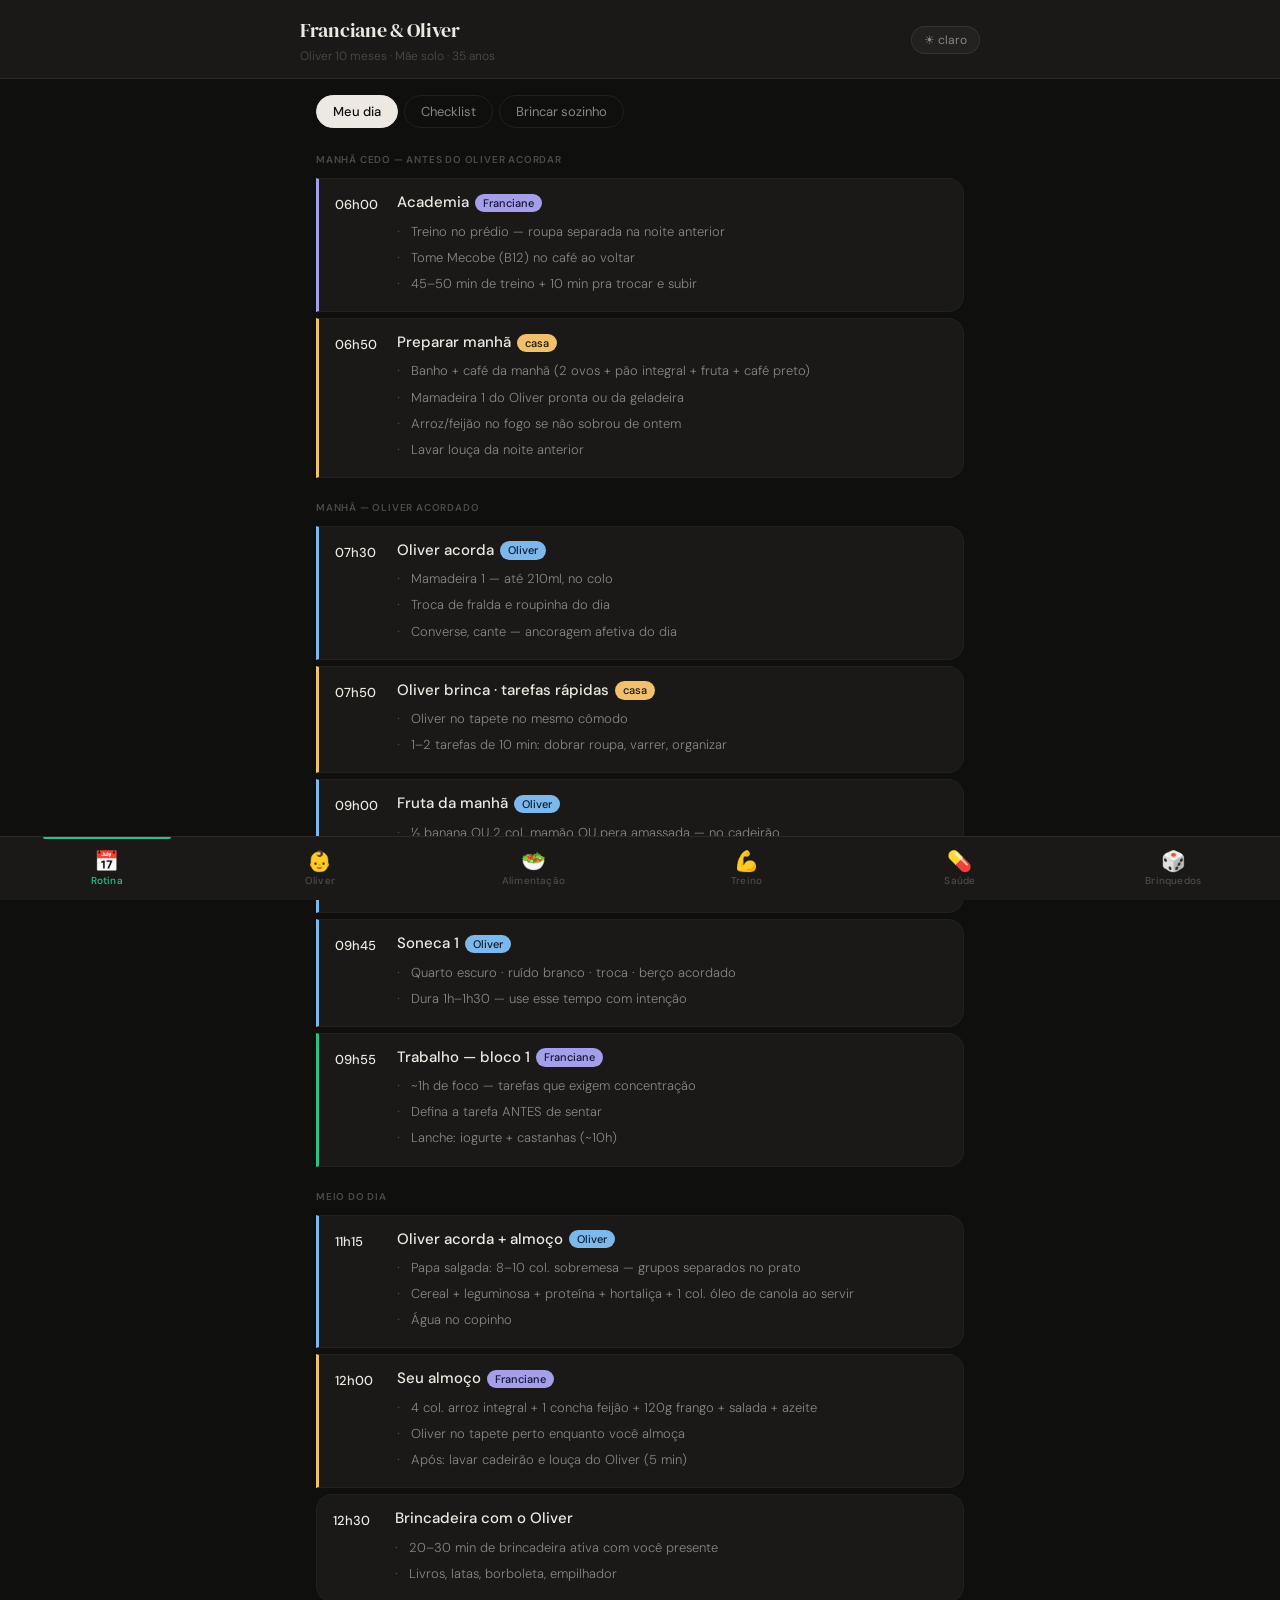
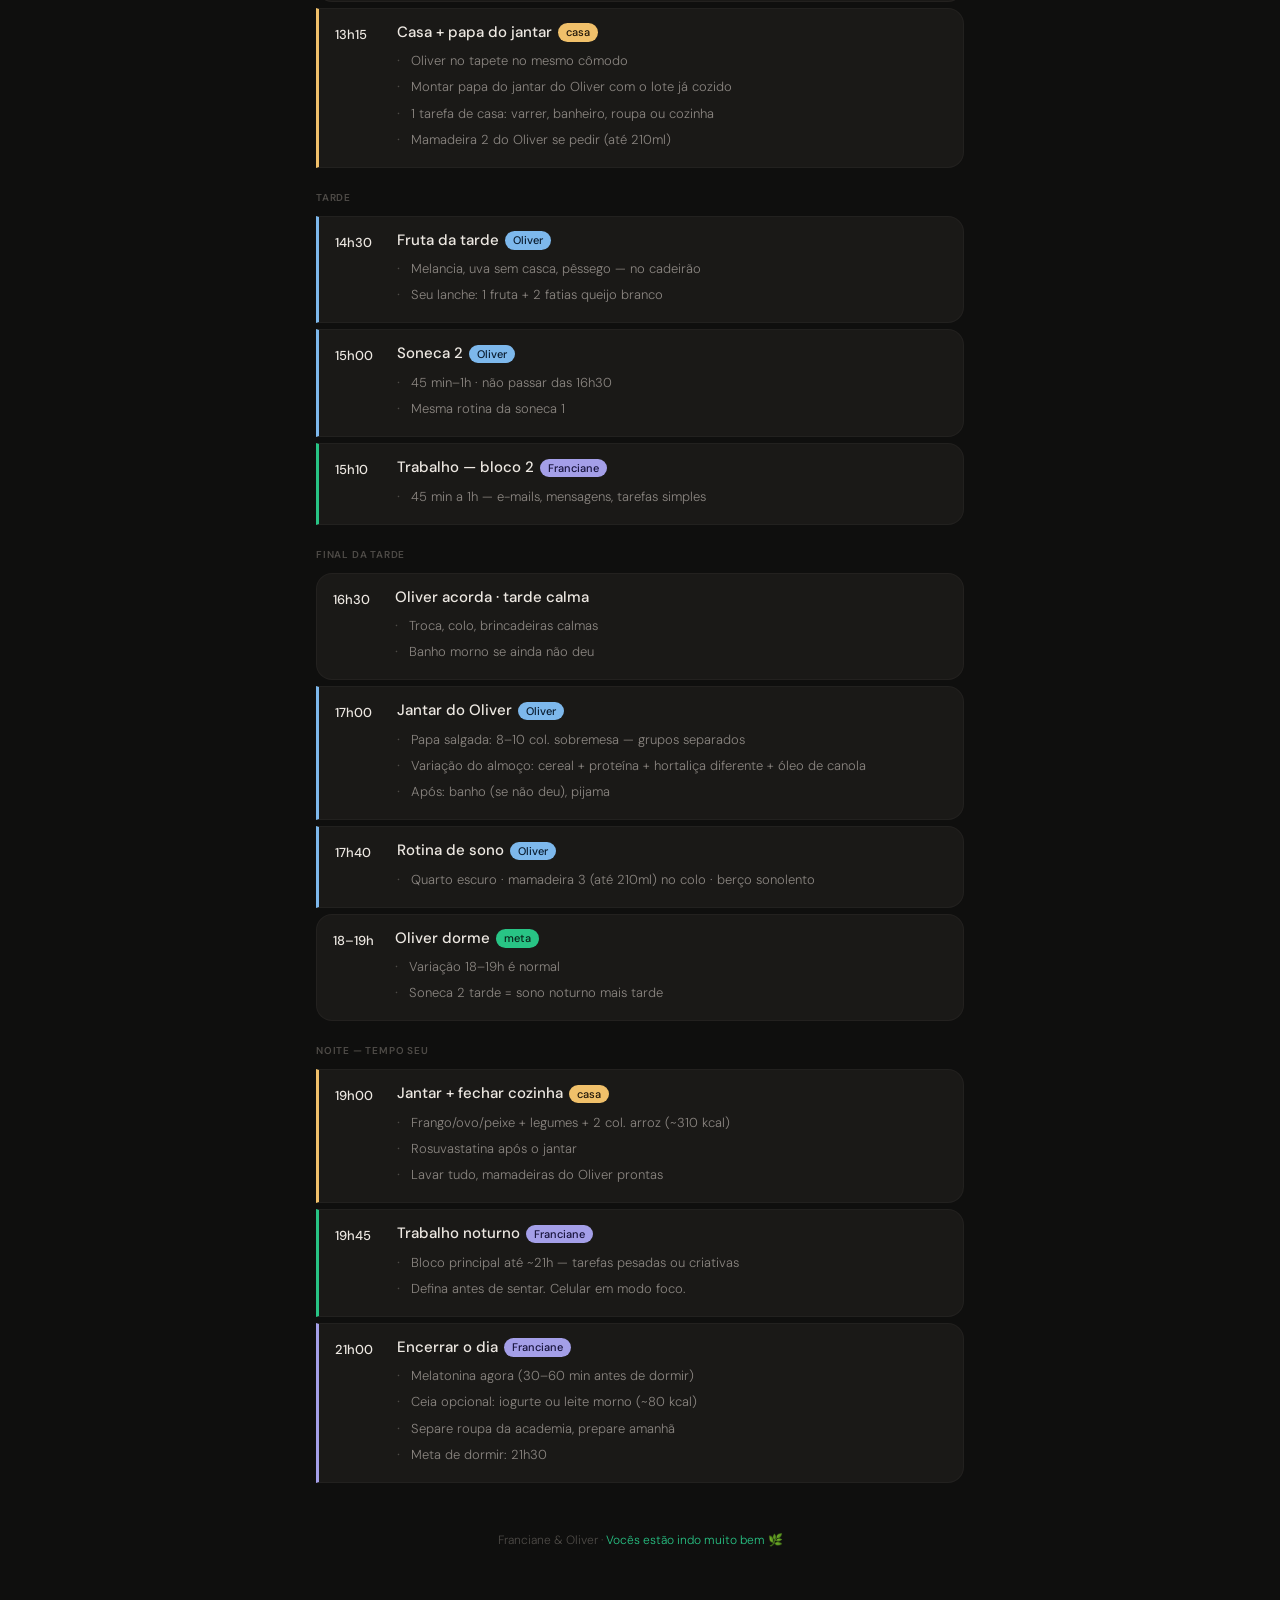
==== commit ba8cace6: "feat: habilitar edicao inline global e adicionar icones PWA Remove o modo de edicao por botao e perm" ====
--- a/franciane_oliver_v3.html
+++ b/franciane_oliver_v3.html
@@ -7,290 +7,7 @@
 <title>Franciane &amp; Oliver</title>
 <link rel="manifest" href="manifest.webmanifest">
 <link href="https://fonts.googleapis.com/css2?family=DM+Serif+Display&family=DM+Sans:opsz,wght@9..40,300;9..40,400;9..40,500;9..40,600&display=swap" rel="stylesheet">
-<style>
-/* ─── TOKENS ─────────────────────────────────── */
-:root{
-  --bg:#F5F2ED;--s0:#FFFFFF;--s1:#EEEBE4;--s2:#E4E0D8;
-  --t0:#1A1816;--t1:#56524D;--t2:#9A9590;--t3:#C4BFB9;
-  --bdr:rgba(26,24,22,.09);--bdr2:rgba(26,24,22,.05);
-  --r:16px;--r2:12px;--r3:8px;
-  --green:#1B9870;--gl:#DFF3EC;--gd:#0D5E44;
-  --blue:#2F82D4;--bl:#DCEEFB;--bd:#174F86;
-  --amber:#B06D10;--al:#FDF0D9;--ad:#6B4008;
-  --coral:#C9502A;--cl:#FAE8E2;--cd:#7A2E16;
-  --purple:#6C65CC;--pl:#ECEAFC;--pd:#3E3888;
-  --nav-h:64px;
-}
-[data-theme="dark"]{
-  --bg:#0F0F0E;--s0:#1A1917;--s1:#222120;--s2:#2C2B29;
-  --t0:#EDE8E2;--t1:#8A8580;--t2:#4E4B47;--t3:#333230;
-  --bdr:rgba(237,232,226,.08);--bdr2:rgba(237,232,226,.04);
-  --green:#28C485;--gl:#08241A;--gd:#4DBDA0;
-  --blue:#7DB8EC;--bl:#091B2E;--bd:#A9D0F5;
-  --amber:#F0C06A;--al:#1F1508;--ad:#F5D090;
-  --coral:#EF8D6B;--cl:#220D07;--cd:#F5B49A;
-  --purple:#A49FE8;--pl:#15123A;--pd:#C5C1F4;
-}
-
-/* ─── RESET ──────────────────────────────────── */
-*{box-sizing:border-box;margin:0;padding:0;-webkit-tap-highlight-color:transparent}
-html{scroll-behavior:smooth}
-body{font-family:'DM Sans',sans-serif;background:var(--bg);color:var(--t0);min-height:100vh;font-size:15px;line-height:1.6;padding-bottom:var(--nav-h)}
-
-/* ─── TOP BAR ────────────────────────────────── */
-.topbar{
-  background:var(--s0);border-bottom:1px solid var(--bdr);
-  padding:14px 20px 12px;position:sticky;top:0;z-index:200;
-}
-.topbar-inner{max-width:680px;margin:0 auto;display:flex;align-items:center;justify-content:space-between}
-.topbar h1{font-family:'DM Serif Display',serif;font-size:20px;font-weight:400;color:var(--t0);letter-spacing:-.3px}
-.topbar-sub{font-size:12px;color:var(--t2);font-weight:300;margin-top:1px}
-.top-actions{display:flex;align-items:center;gap:8px}
-.theme-btn{background:var(--s1);border:1px solid var(--bdr);border-radius:99px;padding:5px 12px;font-size:12px;color:var(--t1);font-family:'DM Sans',sans-serif;cursor:pointer;white-space:nowrap;flex-shrink:0}
-.edit-btn{
-  background:var(--green);border:1px solid var(--green);color:#fff;
-  border-radius:99px;padding:5px 12px;font-size:12px;font-family:'DM Sans',sans-serif;
-  cursor:pointer;white-space:nowrap;flex-shrink:0
-}
-[data-theme="dark"] .edit-btn{color:var(--gl)}
-.edit-note{
-  display:none;margin:10px auto 0;max-width:680px;padding:8px 12px;
-  background:var(--al);border:1px solid var(--amber);color:var(--ad);
-  border-radius:10px;font-size:12px
-}
-.edit-mode .edit-note{display:block}
-.editable{outline:none}
-.edit-mode .editable{
-  background:var(--s1);box-shadow:inset 0 0 0 1px var(--amber);
-  border-radius:6px;padding:2px 4px
-}
-
-/* ─── SUB HEADER (context title) ───────────────── */
-.sub-header{padding:16px 20px 0;max-width:680px;margin:0 auto}
-.page-title{font-family:'DM Serif Display',serif;font-size:22px;font-weight:400;color:var(--t0);margin-bottom:2px}
-.page-sub{font-size:13px;color:var(--t1);font-weight:300;margin-bottom:16px}
-
-/* ─── BOTTOM NAV ─────────────────────────────── */
-.bottom-nav{
-  position:fixed;bottom:0;left:0;right:0;
-  height:var(--nav-h);background:var(--s0);
-  border-top:1px solid var(--bdr);
-  display:flex;align-items:stretch;
-  z-index:200;
-}
-.bn-item{
-  flex:1;display:flex;flex-direction:column;align-items:center;
-  justify-content:center;gap:3px;cursor:pointer;
-  border:none;background:transparent;font-family:'DM Sans',sans-serif;
-  padding:6px 4px;transition:all .15s;position:relative;
-}
-.bn-item.active{color:var(--green)}
-.bn-item:not(.active){color:var(--t2)}
-.bn-icon{font-size:20px;line-height:1}
-.bn-label{font-size:10px;font-weight:500;letter-spacing:.2px}
-.bn-item.active::after{
-  content:'';position:absolute;top:0;left:20%;right:20%;
-  height:2px;background:var(--green);border-radius:0 0 2px 2px;
-}
-
-/* ─── MAIN WRAPPER ───────────────────────────── */
-.main{max-width:680px;margin:0 auto;padding:0 16px 24px}
-.page{display:none}.page.visible{display:block}
-
-/* ─── SECTION LABEL ──────────────────────────── */
-.slabel{
-  font-size:10px;font-weight:600;letter-spacing:1px;
-  text-transform:uppercase;color:var(--t2);
-  padding:20px 0 8px;
-}
-.slabel:first-child{padding-top:16px}
-
-/* ─── PILL TABS (sub-nav) ────────────────────── */
-.pill-nav{display:flex;gap:6px;flex-wrap:wrap;padding:16px 0 4px}
-.pill{padding:7px 16px;border-radius:99px;border:1.5px solid var(--bdr);background:transparent;color:var(--t1);font-size:13px;font-family:'DM Sans',sans-serif;cursor:pointer;transition:all .18s;font-weight:400}
-.pill:hover{background:var(--s1);color:var(--t0)}
-.pill.on{background:var(--t0);color:var(--bg);border-color:var(--t0);font-weight:500}
-
-/* ─── TIMELINE ───────────────────────────────── */
-.timeline{display:flex;flex-direction:column;gap:6px;padding-top:4px}
-
-.tblock{
-  background:var(--s0);border:1px solid var(--bdr2);
-  border-radius:var(--r);padding:14px 16px;
-  display:flex;gap:12px;align-items:flex-start;
-  transition:box-shadow .15s;
-}
-.tblock.you{border-left:3px solid var(--purple);border-radius:0 var(--r) var(--r) 0}
-.tblock.home{border-left:3px solid var(--amber);border-radius:0 var(--r) var(--r) 0}
-.tblock.baby{border-left:3px solid var(--blue);border-radius:0 var(--r) var(--r) 0}
-.tblock.work{border-left:3px solid var(--green);border-radius:0 var(--r) var(--r) 0}
-
-.ttime{font-size:13px;color:var(--t0);min-width:50px;padding-top:2px;font-weight:500;font-variant-numeric:tabular-nums;flex-shrink:0}
-.tcont{flex:1;min-width:0}
-.ttitle{font-size:15px;font-weight:500;color:var(--t0);margin-bottom:6px;display:flex;align-items:center;flex-wrap:wrap;gap:6px;line-height:1.3}
-.tdet{font-size:13px;color:var(--t1);line-height:1.7;font-weight:300}
-.tdet ul{list-style:none;padding:0;margin:0}
-.tdet ul li{padding:2px 0 2px 14px;position:relative}
-.tdet ul li::before{content:'·';position:absolute;left:0;color:var(--t2);font-size:16px;line-height:1.35}
-
-.period-tag{
-  font-size:10px;font-weight:600;letter-spacing:.8px;
-  text-transform:uppercase;color:var(--t2);
-  padding:16px 0 4px;
-}
-
-/* ─── BADGE ──────────────────────────────────── */
-.tag{font-size:11px;padding:2px 8px;border-radius:99px;font-weight:500;white-space:nowrap}
-.tag-you{background:var(--purple);color:#fff}
-.tag-baby{background:var(--blue);color:#fff}
-.tag-home{background:var(--amber);color:#fff}
-.tag-green{background:var(--green);color:#fff}
-[data-theme="dark"] .tag-you{background:var(--purple);color:var(--pl)}
-[data-theme="dark"] .tag-baby{background:var(--blue);color:var(--bl)}
-[data-theme="dark"] .tag-home{background:var(--amber);color:var(--al)}
-[data-theme="dark"] .tag-green{background:var(--green);color:var(--gl)}
-
-/* ─── CARD ───────────────────────────────────── */
-.card{background:var(--s0);border:1px solid var(--bdr2);border-radius:var(--r);overflow:hidden;margin-bottom:8px}
-.card-head{background:var(--s1);padding:11px 16px;display:flex;justify-content:space-between;align-items:center;border-bottom:1px solid var(--bdr)}
-.card-title{font-size:13px;font-weight:500;color:var(--t0)}
-.card-sub{font-size:12px;color:var(--t1);font-weight:300}
-.card-row{display:flex;justify-content:space-between;align-items:flex-start;padding:10px 16px;border-bottom:1px solid var(--bdr2);font-size:14px;gap:12px}
-.card-row:last-child{border-bottom:none}
-.cr-l{color:var(--t0);font-weight:400;flex-shrink:0;max-width:45%}
-.cr-r{color:var(--t1);font-weight:300;font-size:13px;text-align:right;line-height:1.5}
-
-/* ─── INFO BOX ───────────────────────────────── */
-.info-box{border-radius:var(--r2);padding:12px 16px;margin-bottom:8px;font-size:13px;line-height:1.6}
-.info-box.green{background:var(--gl);border:1px solid var(--green);color:var(--gd)}
-.info-box.blue{background:var(--bl);border:1px solid var(--blue);color:var(--bd)}
-.info-box.amber{background:var(--al);border:1px solid var(--amber);color:var(--ad)}
-.info-box.coral{background:var(--cl);border:1px solid var(--coral);color:var(--cd)}
-.info-box strong{font-weight:500}
-
-/* ─── TIP CARD ───────────────────────────────── */
-.tip{background:var(--s0);border:1px solid var(--bdr2);padding:14px 16px;border-left:3px solid var(--green);border-radius:0 var(--r) var(--r) 0;margin-bottom:8px}
-.tip.amber{border-left-color:var(--amber)}.tip.blue{border-left-color:var(--blue)}
-.tip.coral{border-left-color:var(--coral)}.tip.purple{border-left-color:var(--purple)}
-.tip-title{font-size:14px;font-weight:500;color:var(--t0);margin-bottom:5px}
-.tip-body{font-size:13px;color:var(--t1);line-height:1.7;font-weight:300}
-.tip-body ul{list-style:none;margin:5px 0 0}
-.tip-body ul li{padding:3px 0 3px 14px;position:relative}
-.tip-body ul li::before{content:'→';position:absolute;left:0;color:var(--t2);font-size:11px;top:6px}
-
-/* ─── CHECKLIST ──────────────────────────────── */
-.prog-wrap{padding:16px 0 8px}
-.prog-top{display:flex;justify-content:space-between;align-items:center;margin-bottom:8px}
-.prog-lbl{font-size:13px;color:var(--t1);font-weight:300}
-.prog-pct{font-size:13px;font-weight:500;color:var(--green)}
-.prog-track{background:var(--s2);border-radius:99px;height:4px;overflow:hidden}
-.prog-fill{height:4px;background:var(--green);border-radius:99px;transition:width .4s cubic-bezier(.4,0,.2,1)}
-
-.ck-list{background:var(--s0);border:1px solid var(--bdr2);border-radius:var(--r);overflow:hidden;margin-bottom:8px}
-.ck-grp{font-size:10px;font-weight:600;letter-spacing:.8px;text-transform:uppercase;color:var(--t2);padding:10px 16px 8px;background:var(--s1);border-bottom:1px solid var(--bdr2);border-top:1px solid var(--bdr2)}
-.ck-list .ck-grp:first-child{border-top:none}
-.ck-row{display:flex;align-items:center;gap:12px;padding:13px 16px;border-bottom:1px solid var(--bdr2);cursor:pointer;transition:background .12s;user-select:none}
-.ck-row:last-child{border-bottom:none}
-.ck-row:hover,.ck-row:active{background:var(--s1)}
-.ck-box{width:20px;height:20px;border-radius:6px;border:1.5px solid var(--bdr);flex-shrink:0;display:flex;align-items:center;justify-content:center;transition:all .18s;background:var(--bg)}
-.ck-box.on{background:var(--green);border-color:var(--green)}
-.ck-tick{color:#fff;font-size:11px;font-weight:700;display:none;line-height:1}
-.ck-box.on .ck-tick{display:block}
-.ck-time{font-size:12px;color:var(--t2);min-width:44px;font-variant-numeric:tabular-nums;font-weight:400}
-.ck-lbl{font-size:14px;color:var(--t0);flex:1;line-height:1.4}
-.ck-lbl.done{text-decoration:line-through;color:var(--t2)}
-
-/* ─── MEAL ───────────────────────────────────── */
-.meal{background:var(--s0);border:1px solid var(--bdr2);border-radius:var(--r);overflow:hidden;margin-bottom:8px}
-.meal-head{display:flex;justify-content:space-between;align-items:center;padding:11px 16px;background:var(--s1);border-bottom:1px solid var(--bdr)}
-.meal-title{font-size:14px;font-weight:500;color:var(--t0)}
-.meal-kcal{font-size:11px;color:var(--gd);font-weight:500;background:var(--gl);padding:3px 9px;border-radius:99px}
-.meal-row{display:flex;justify-content:space-between;align-items:flex-start;padding:9px 16px;border-bottom:1px solid var(--bdr2);font-size:13px;gap:8px}
-.meal-row:last-child{border-bottom:none}
-.meal-name{color:var(--t0);font-weight:400;flex:1;line-height:1.4}
-.meal-qty{color:var(--t2);font-weight:300;font-size:12px;text-align:right;white-space:nowrap;flex-shrink:0;padding-top:1px}
-
-/* ─── MACRO ROW ──────────────────────────────── */
-.macros{display:grid;grid-template-columns:repeat(4,1fr);gap:6px;margin-bottom:4px}
-.macro-box{background:var(--s0);border:1px solid var(--bdr2);border-radius:var(--r2);padding:10px 8px;text-align:center}
-.macro-val{font-size:18px;font-weight:500;color:var(--t0);line-height:1.2}
-.macro-lbl{font-size:10px;color:var(--t2);margin-top:2px}
-
-/* ─── WEEK GRID ──────────────────────────────── */
-.week-grid{display:grid;grid-template-columns:repeat(7,1fr);gap:4px;margin-bottom:12px}
-.wday{background:var(--s0);border:1px solid var(--bdr2);border-radius:var(--r3);padding:8px 4px;text-align:center}
-.wday.on{border-color:var(--green);background:var(--gl)}
-.wday.off{opacity:.4}
-.wd-name{font-size:10px;font-weight:500;color:var(--t1);margin-bottom:3px}
-.wday.on .wd-name{color:var(--gd)}
-.wd-type{font-size:9px;color:var(--t2);line-height:1.3}
-.wday.on .wd-type{color:var(--gd)}
-
-/* ─── EXERCISE ───────────────────────────────── */
-.ex-list{display:flex;flex-direction:column;gap:6px;margin-bottom:4px}
-.ex-item{background:var(--s0);border:1px solid var(--bdr2);border-radius:var(--r);padding:13px 16px;display:flex;gap:12px}
-.ex-num{font-size:12px;font-weight:500;color:var(--t2);min-width:20px;padding-top:2px;font-variant-numeric:tabular-nums;flex-shrink:0}
-.ex-body{flex:1}
-.ex-name{font-size:15px;font-weight:500;color:var(--t0);margin-bottom:3px}
-.ex-det{font-size:13px;color:var(--t1);font-weight:300;line-height:1.5}
-.etag{display:inline-block;font-size:11px;padding:2px 8px;border-radius:99px;font-weight:500;margin-left:5px}
-.et-g{background:var(--green);color:#fff}.et-b{background:var(--blue);color:#fff}
-.et-a{background:var(--amber);color:#fff}.et-c{background:var(--coral);color:#fff}
-[data-theme="dark"] .et-g{color:var(--gl)}[data-theme="dark"] .et-b{color:var(--bl)}
-[data-theme="dark"] .et-a{color:var(--al)}[data-theme="dark"] .et-c{color:var(--cl)}
-
-/* ─── MED CARD ───────────────────────────────── */
-.med{background:var(--s0);border:1px solid var(--bdr2);border-radius:var(--r);padding:14px 16px;margin-bottom:8px}
-.med.purple{border-left:3px solid var(--purple);border-radius:0 var(--r) var(--r) 0}
-.med.green{border-left:3px solid var(--green);border-radius:0 var(--r) var(--r) 0}
-.med.amber{border-left:3px solid var(--amber);border-radius:0 var(--r) var(--r) 0}
-.med-name{font-size:15px;font-weight:500;color:var(--t0);margin-bottom:4px}
-.med-time{font-size:12px;font-weight:500;display:inline-block;padding:2px 9px;border-radius:99px;margin-bottom:8px}
-.med.purple .med-time{background:var(--pl);color:var(--pd)}
-.med.green .med-time{background:var(--gl);color:var(--gd)}
-.med.amber .med-time{background:var(--al);color:var(--ad)}
-.med-body{font-size:13px;color:var(--t1);font-weight:300;line-height:1.7}
-.med-body ul{list-style:none;margin:4px 0 0}
-.med-body ul li{padding:2px 0 2px 14px;position:relative}
-.med-body ul li::before{content:'·';position:absolute;left:0;color:var(--t2);font-size:16px;line-height:1.35}
-
-/* ─── ACCORDION (rodizio) ────────────────────── */
-.acc-list{display:flex;flex-direction:column;gap:6px}
-.acc{background:var(--s0);border:1px solid var(--bdr2);border-radius:var(--r);overflow:hidden}
-.acc-head{display:flex;align-items:center;justify-content:space-between;padding:13px 16px;cursor:pointer;user-select:none;transition:background .12s}
-.acc-head:hover,.acc-head:active{background:var(--s1)}
-.acc-left{display:flex;align-items:center;gap:12px}
-.acc-dot{width:34px;height:34px;border-radius:99px;display:flex;align-items:center;justify-content:center;font-size:12px;font-weight:600;flex-shrink:0}
-.acc-title{font-size:15px;font-weight:500;color:var(--t0)}
-.acc-sub{font-size:12px;color:var(--t1);font-weight:300;margin-top:1px}
-.acc-arr{font-size:11px;color:var(--t2);transition:transform .2s}
-.acc.open .acc-arr{transform:rotate(180deg)}
-.acc-body{display:none;padding:0 16px 14px;border-top:1px solid var(--bdr2)}
-.acc.open .acc-body{display:block}
-.acc-section{font-size:10px;font-weight:600;letter-spacing:.8px;text-transform:uppercase;color:var(--t2);padding:12px 0 6px}
-.toy-item{display:flex;align-items:flex-start;gap:10px;padding:8px 10px;border-radius:var(--r3);background:var(--s1);margin-bottom:4px}
-.toy-icon{font-size:17px;flex-shrink:0;margin-top:1px}
-.toy-name{font-size:13px;font-weight:500;color:var(--t0);line-height:1.3}
-.toy-why{font-size:12px;color:var(--t1);font-weight:300;margin-top:2px;line-height:1.4}
-.today-dot{font-size:10px;font-weight:500;padding:2px 7px;border-radius:99px;background:var(--green);color:#fff;margin-left:6px}
-
-/* ─── INV CHIPS ──────────────────────────────── */
-.chip-grid{display:flex;flex-wrap:wrap;gap:5px;margin-bottom:8px}
-.chip{background:var(--s0);border:1px solid var(--bdr2);border-radius:99px;padding:5px 12px;font-size:12px;color:var(--t1)}
-
-/* ─── FOOTER ─────────────────────────────────── */
-.footer{text-align:center;padding:20px 16px 8px;font-size:12px;color:var(--t2);font-weight:300}
-
-/* ─── SCROLLBAR ──────────────────────────────── */
-::-webkit-scrollbar{width:4px}
-::-webkit-scrollbar-track{background:transparent}
-::-webkit-scrollbar-thumb{background:var(--t3);border-radius:4px}
-
-@media(max-width:360px){
-  .macros{grid-template-columns:repeat(2,1fr)}
-  .macro-val{font-size:16px}
-}
-</style>
+<link rel="stylesheet" href="styles/main.css">
 </head>
 <body>
 
@@ -302,11 +19,9 @@
       <div class="topbar-sub">Oliver 10 meses · Mãe solo · 35 anos</div>
     </div>
     <div class="top-actions">
-      <button class="edit-btn" onclick="toggleEditMode()" id="editBtn">Editar</button>
       <button class="theme-btn" onclick="tT()" id="tbtn">☀ claro</button>
     </div>
   </div>
-  <div class="edit-note">Modo edicao ativo. Toque no texto para editar. Os dados ficam salvos no celular.</div>
 </div>
 
 <!-- MAIN CONTENT -->
@@ -591,6 +306,15 @@
         <span class="prog-pct" id="ppct">0%</span>
       </div>
       <div class="prog-track"><div class="prog-fill" id="pf" style="width:0%"></div></div>
+    </div>
+    <div class="ck-tools">
+      <div class="ck-date" id="ckDateLbl">Checklist de hoje</div>
+      <div class="ck-actions">
+        <button class="ck-btn" type="button" onclick="resetChecklistToday()">Resetar hoje</button>
+        <button class="ck-btn" type="button" onclick="exportAppData()">Backup</button>
+        <button class="ck-btn primary" type="button" onclick="openImportPicker()">Restaurar</button>
+        <input type="file" id="importFileInput" accept="application/json" style="display:none">
+      </div>
     </div>
     <div class="ck-list">
       <div class="ck-grp">Manhã cedo</div>
@@ -1252,174 +976,10 @@
   </button>
 </nav>
 
-<script>
-/* ─ day/color vars ─ */
-const dc={
-  c1:'#E8F4FF',c1t:'#185FA5',c2:'#FFF3E0',c2t:'#8B4E00',
-  c3:'#E8F5E9',c3t:'#1B5E20',c4:'#FCE4EC',c4t:'#880E4F',
-  c5:'#EDE7F6',c5t:'#311B92',c6:'#E0F7FA',c6t:'#006064',c7:'#FFF8E1',c7t:'#F57F17'
-};
-const dcd={
-  c1:'#0A1A2C',c1t:'#85B7EB',c2:'#221608',c2t:'#FAC775',
-  c3:'#0A2419',c3t:'#5DCAA5',c4:'#2A0A14',c4t:'#F48FB1',
-  c5:'#18163A',c5t:'#AFA9EC',c6:'#002A2C',c6t:'#80DEEA',c7:'#221A00',c7t:'#FFE082'
-};
-const dm={0:6,1:0,2:1,3:2,4:3,5:4,6:5};
-const STORAGE_KEYS={
-  checklist:'fo-checklist-v1',
-  editable:'fo-editable-v1',
-  theme:'fo-theme-v1'
-};
-let editMode=false;
-
-/* ─ theme ─ */
-function tT(){
-  const h=document.documentElement;
-  const dk=h.getAttribute('data-theme')==='dark';
-  h.setAttribute('data-theme',dk?'light':'dark');
-  document.getElementById('tbtn').textContent=dk?'● escuro':'☀ claro';
-  localStorage.setItem(STORAGE_KEYS.theme,dk?'light':'dark');
-}
-
-/* ─ bottom nav pages ─ */
-function goPage(id,el){
-  document.querySelectorAll('.page').forEach(p=>p.classList.remove('visible'));
-  document.querySelectorAll('.bn-item').forEach(b=>b.classList.remove('active'));
-  document.getElementById(id).classList.add('visible');
-  el.classList.add('active');
-  window.scrollTo({top:0,behavior:'smooth'});
-}
-
-/* ─ sub nav ─ */
-const subMap={
-  rot:['rot-dia','rot-ck','rot-brincar'],
-  oli:['oli-ali','oli-sono','oli-dr'],
-  alim:['alim-card','alim-coz'],
-  tr:['tr-plano','tr-aca','tr-casa'],
-  sau:['sau-meds','sau-dicas'],
-  bq:['bq-semana','bq-livros','bq-inv']
-};
-function subNav(group,show,el){
-  subMap[group].forEach(id=>{
-    const e=document.getElementById(id);
-    if(e) e.style.display='none';
-  });
-  const t=document.getElementById(show);
-  if(t) t.style.display='block';
-  el.closest('.pill-nav').querySelectorAll('.pill').forEach(p=>p.classList.remove('on'));
-  el.classList.add('on');
-}
-
-/* ─ accordion ─ */
-function tD(id){document.getElementById(id).classList.toggle('open')}
-
-/* ─ checklist ─ */
-function tg(row,ev){
-  if(editMode){
-    if(ev){ev.preventDefault();ev.stopPropagation();}
-    return;
-  }
-  row.querySelector('.ck-box').classList.toggle('on');
-  row.querySelector('.ck-lbl').classList.toggle('done');
-  saveChecklistState();
-  up();
-}
-function up(){
-  const t=document.querySelectorAll('.ck-row').length;
-  const d=document.querySelectorAll('.ck-box.on').length;
-  const pct=Math.round(d/t*100);
-  document.getElementById('pf').style.width=pct+'%';
-  document.getElementById('pl').textContent=d+' de '+t+' concluídas';
-  document.getElementById('ppct').textContent=pct+'%';
-}
-
-function saveChecklistState(){
-  const st=[...document.querySelectorAll('.ck-row')].map(r=>r.querySelector('.ck-box').classList.contains('on'));
-  localStorage.setItem(STORAGE_KEYS.checklist,JSON.stringify(st));
-}
-
-function loadChecklistState(){
-  const raw=localStorage.getItem(STORAGE_KEYS.checklist);
-  if(!raw){up();return;}
-  let st=[];
-  try{st=JSON.parse(raw);}catch(_){st=[];}
-  document.querySelectorAll('.ck-row').forEach((row,i)=>{
-    const isOn=Boolean(st[i]);
-    row.querySelector('.ck-box').classList.toggle('on',isOn);
-    row.querySelector('.ck-lbl').classList.toggle('done',isOn);
-  });
-  up();
-}
-
-function applySavedTheme(){
-  const sv=localStorage.getItem(STORAGE_KEYS.theme);
-  if(!sv) return;
-  const isDark=sv==='dark';
-  document.documentElement.setAttribute('data-theme',isDark?'dark':'light');
-  document.getElementById('tbtn').textContent=isDark?'☀ claro':'● escuro';
-}
-
-function saveEditableFields(){
-  const payload={};
-  document.querySelectorAll('.editable[data-edit-key]').forEach(el=>{
-    payload[el.dataset.editKey]=el.textContent.trim();
-  });
-  localStorage.setItem(STORAGE_KEYS.editable,JSON.stringify(payload));
-}
-
-function loadEditableFields(){
-  const raw=localStorage.getItem(STORAGE_KEYS.editable);
-  if(!raw) return;
-  let payload={};
-  try{payload=JSON.parse(raw);}catch(_){payload={};}
-  document.querySelectorAll('.editable[data-edit-key]').forEach(el=>{
-    const key=el.dataset.editKey;
-    if(typeof payload[key]==='string' && payload[key].length){
-      el.textContent=payload[key];
-    }
-  });
-}
-
-function bindEditableFields(){
-  document.querySelectorAll('.editable[data-edit-key]').forEach(el=>{
-    el.setAttribute('contenteditable','false');
-    el.addEventListener('click',e=>{if(editMode){e.stopPropagation();}});
-    el.addEventListener('blur',()=>{if(editMode) saveEditableFields();});
-  });
-}
-
-function toggleEditMode(){
-  editMode=!editMode;
-  document.body.classList.toggle('edit-mode',editMode);
-  document.getElementById('editBtn').textContent=editMode?'Concluir':'Editar';
-  document.querySelectorAll('.editable[data-edit-key]').forEach(el=>{
-    el.setAttribute('contenteditable',editMode?'true':'false');
-  });
-  if(!editMode) saveEditableFields();
-}
-
-function registerServiceWorker(){
-  if('serviceWorker' in navigator){
-    window.addEventListener('load',()=>{
-      navigator.serviceWorker.register('./service-worker.js').catch(()=>{});
-    });
-  }
-}
-
-/* ─ today ─ */
-function markToday(){
-  const i=dm[new Date().getDay()];
-  const b=document.getElementById('today-'+i);
-  if(b) b.style.display='inline';
-  const c=document.getElementById('day-'+i);
-  if(c) c.classList.add('open');
-}
-markToday();
-applySavedTheme();
-bindEditableFields();
-loadEditableFields();
-loadChecklistState();
-registerServiceWorker();
-</script>
+<script src="scripts/storage.js"></script>
+<script src="scripts/checklist.js"></script>
+<script src="scripts/ui.js"></script>
+<script src="scripts/pwa.js"></script>
+<script src="scripts/app.js"></script>
 </body>
 </html>
--- a/styles/main.css
+++ b/styles/main.css
@@ -0,0 +1,299 @@
+/* ─── TOKENS ─────────────────────────────────── */
+:root{
+  --bg:#F5F2ED;--s0:#FFFFFF;--s1:#EEEBE4;--s2:#E4E0D8;
+  --t0:#1A1816;--t1:#56524D;--t2:#9A9590;--t3:#C4BFB9;
+  --bdr:rgba(26,24,22,.09);--bdr2:rgba(26,24,22,.05);
+  --r:16px;--r2:12px;--r3:8px;
+  --green:#1B9870;--gl:#DFF3EC;--gd:#0D5E44;
+  --blue:#2F82D4;--bl:#DCEEFB;--bd:#174F86;
+  --amber:#B06D10;--al:#FDF0D9;--ad:#6B4008;
+  --coral:#C9502A;--cl:#FAE8E2;--cd:#7A2E16;
+  --purple:#6C65CC;--pl:#ECEAFC;--pd:#3E3888;
+  --nav-h:64px;
+}
+[data-theme="dark"]{
+  --bg:#0F0F0E;--s0:#1A1917;--s1:#222120;--s2:#2C2B29;
+  --t0:#EDE8E2;--t1:#8A8580;--t2:#4E4B47;--t3:#333230;
+  --bdr:rgba(237,232,226,.08);--bdr2:rgba(237,232,226,.04);
+  --green:#28C485;--gl:#08241A;--gd:#4DBDA0;
+  --blue:#7DB8EC;--bl:#091B2E;--bd:#A9D0F5;
+  --amber:#F0C06A;--al:#1F1508;--ad:#F5D090;
+  --coral:#EF8D6B;--cl:#220D07;--cd:#F5B49A;
+  --purple:#A49FE8;--pl:#15123A;--pd:#C5C1F4;
+}
+
+/* ─── RESET ──────────────────────────────────── */
+*{box-sizing:border-box;margin:0;padding:0;-webkit-tap-highlight-color:transparent}
+html{scroll-behavior:smooth}
+body{font-family:'DM Sans',sans-serif;background:var(--bg);color:var(--t0);min-height:100vh;font-size:15px;line-height:1.6;padding-bottom:var(--nav-h)}
+
+/* ─── TOP BAR ────────────────────────────────── */
+.topbar{
+  background:var(--s0);border-bottom:1px solid var(--bdr);
+  padding:14px 20px 12px;position:sticky;top:0;z-index:200;
+}
+.topbar-inner{max-width:680px;margin:0 auto;display:flex;align-items:center;justify-content:space-between}
+.topbar h1{font-family:'DM Serif Display',serif;font-size:20px;font-weight:400;color:var(--t0);letter-spacing:-.3px}
+.topbar-sub{font-size:12px;color:var(--t2);font-weight:300;margin-top:1px}
+.top-actions{display:flex;align-items:center;gap:8px}
+.theme-btn{background:var(--s1);border:1px solid var(--bdr);border-radius:99px;padding:5px 12px;font-size:12px;color:var(--t1);font-family:'DM Sans',sans-serif;cursor:pointer;white-space:nowrap;flex-shrink:0}
+.inline-editable{
+  border-radius:6px;
+  transition:background .12s, box-shadow .12s;
+}
+.inline-editable:hover{
+  background:var(--s1);
+  box-shadow:inset 0 0 0 1px var(--bdr);
+}
+.inline-editable.editing{
+  background:var(--s1);
+  box-shadow:inset 0 0 0 1px var(--amber);
+  outline:none;
+  cursor:text;
+  user-select:text;
+  -webkit-user-select:text;
+}
+
+/* ─── SUB HEADER (context title) ───────────────── */
+.sub-header{padding:16px 20px 0;max-width:680px;margin:0 auto}
+.page-title{font-family:'DM Serif Display',serif;font-size:22px;font-weight:400;color:var(--t0);margin-bottom:2px}
+.page-sub{font-size:13px;color:var(--t1);font-weight:300;margin-bottom:16px}
+
+/* ─── BOTTOM NAV ─────────────────────────────── */
+.bottom-nav{
+  position:fixed;bottom:0;left:0;right:0;
+  height:var(--nav-h);background:var(--s0);
+  border-top:1px solid var(--bdr);
+  display:flex;align-items:stretch;
+  z-index:200;
+}
+.bn-item{
+  flex:1;display:flex;flex-direction:column;align-items:center;
+  justify-content:center;gap:3px;cursor:pointer;
+  border:none;background:transparent;font-family:'DM Sans',sans-serif;
+  padding:6px 4px;transition:all .15s;position:relative;
+}
+.bn-item.active{color:var(--green)}
+.bn-item:not(.active){color:var(--t2)}
+.bn-icon{font-size:20px;line-height:1}
+.bn-label{font-size:10px;font-weight:500;letter-spacing:.2px}
+.bn-item.active::after{
+  content:'';position:absolute;top:0;left:20%;right:20%;
+  height:2px;background:var(--green);border-radius:0 0 2px 2px;
+}
+
+/* ─── MAIN WRAPPER ───────────────────────────── */
+.main{max-width:680px;margin:0 auto;padding:0 16px 28px}
+.page{display:none}.page.visible{display:block}
+
+/* ─── SECTION LABEL ──────────────────────────── */
+.slabel{
+  font-size:10px;font-weight:600;letter-spacing:1px;
+  text-transform:uppercase;color:var(--t2);
+  padding:20px 0 8px;
+}
+.slabel:first-child{padding-top:16px}
+
+/* ─── PILL TABS (sub-nav) ────────────────────── */
+.pill-nav{display:flex;gap:6px;flex-wrap:wrap;padding:16px 0 4px}
+.pill{padding:7px 16px;border-radius:99px;border:1.5px solid var(--bdr);background:transparent;color:var(--t1);font-size:13px;font-family:'DM Sans',sans-serif;cursor:pointer;transition:all .18s;font-weight:400}
+.pill:hover{background:var(--s1);color:var(--t0)}
+.pill.on{background:var(--t0);color:var(--bg);border-color:var(--t0);font-weight:500}
+
+/* ─── TIMELINE ───────────────────────────────── */
+.timeline{display:flex;flex-direction:column;gap:6px;padding-top:4px}
+
+.tblock{
+  background:var(--s0);border:1px solid var(--bdr2);
+  border-radius:var(--r);padding:14px 16px;
+  display:flex;gap:12px;align-items:flex-start;
+  transition:box-shadow .15s;
+}
+.tblock.you{border-left:3px solid var(--purple);border-radius:0 var(--r) var(--r) 0}
+.tblock.home{border-left:3px solid var(--amber);border-radius:0 var(--r) var(--r) 0}
+.tblock.baby{border-left:3px solid var(--blue);border-radius:0 var(--r) var(--r) 0}
+.tblock.work{border-left:3px solid var(--green);border-radius:0 var(--r) var(--r) 0}
+
+.ttime{font-size:13px;color:var(--t0);min-width:50px;padding-top:2px;font-weight:500;font-variant-numeric:tabular-nums;flex-shrink:0}
+.tcont{flex:1;min-width:0}
+.ttitle{font-size:15px;font-weight:500;color:var(--t0);margin-bottom:6px;display:flex;align-items:center;flex-wrap:wrap;gap:6px;line-height:1.3}
+.tdet{font-size:13px;color:var(--t1);line-height:1.7;font-weight:300}
+.tdet ul{list-style:none;padding:0;margin:0}
+.tdet ul li{padding:2px 0 2px 14px;position:relative}
+.tdet ul li::before{content:'·';position:absolute;left:0;color:var(--t2);font-size:16px;line-height:1.35}
+
+.period-tag{
+  font-size:10px;font-weight:600;letter-spacing:.8px;
+  text-transform:uppercase;color:var(--t2);
+  padding:16px 0 4px;
+}
+
+/* ─── BADGE ──────────────────────────────────── */
+.tag{font-size:11px;padding:2px 8px;border-radius:99px;font-weight:500;white-space:nowrap}
+.tag-you{background:var(--purple);color:#fff}
+.tag-baby{background:var(--blue);color:#fff}
+.tag-home{background:var(--amber);color:#fff}
+.tag-green{background:var(--green);color:#fff}
+[data-theme="dark"] .tag-you{background:var(--purple);color:var(--pl)}
+[data-theme="dark"] .tag-baby{background:var(--blue);color:var(--bl)}
+[data-theme="dark"] .tag-home{background:var(--amber);color:var(--al)}
+[data-theme="dark"] .tag-green{background:var(--green);color:var(--gl)}
+
+/* ─── CARD ───────────────────────────────────── */
+.card{background:var(--s0);border:1px solid var(--bdr2);border-radius:var(--r);overflow:hidden;margin-bottom:8px}
+.card-head{background:var(--s1);padding:11px 16px;display:flex;justify-content:space-between;align-items:center;border-bottom:1px solid var(--bdr)}
+.card-title{font-size:13px;font-weight:500;color:var(--t0)}
+.card-sub{font-size:12px;color:var(--t1);font-weight:300}
+.card-row{display:flex;justify-content:space-between;align-items:flex-start;padding:10px 16px;border-bottom:1px solid var(--bdr2);font-size:14px;gap:12px}
+.card-row:last-child{border-bottom:none}
+.cr-l{color:var(--t0);font-weight:400;flex-shrink:0;max-width:45%}
+.cr-r{color:var(--t1);font-weight:300;font-size:13px;text-align:right;line-height:1.5}
+
+/* ─── INFO BOX ───────────────────────────────── */
+.info-box{border-radius:var(--r2);padding:12px 16px;margin-bottom:8px;font-size:13px;line-height:1.6}
+.info-box.green{background:var(--gl);border:1px solid var(--green);color:var(--gd)}
+.info-box.blue{background:var(--bl);border:1px solid var(--blue);color:var(--bd)}
+.info-box.amber{background:var(--al);border:1px solid var(--amber);color:var(--ad)}
+.info-box.coral{background:var(--cl);border:1px solid var(--coral);color:var(--cd)}
+.info-box strong{font-weight:500}
+
+/* ─── TIP CARD ───────────────────────────────── */
+.tip{background:var(--s0);border:1px solid var(--bdr2);padding:14px 16px;border-left:3px solid var(--green);border-radius:0 var(--r) var(--r) 0;margin-bottom:8px}
+.tip.amber{border-left-color:var(--amber)}.tip.blue{border-left-color:var(--blue)}
+.tip.coral{border-left-color:var(--coral)}.tip.purple{border-left-color:var(--purple)}
+.tip-title{font-size:14px;font-weight:500;color:var(--t0);margin-bottom:5px}
+.tip-body{font-size:13px;color:var(--t1);line-height:1.7;font-weight:300}
+.tip-body ul{list-style:none;margin:5px 0 0}
+.tip-body ul li{padding:3px 0 3px 14px;position:relative}
+.tip-body ul li::before{content:'→';position:absolute;left:0;color:var(--t2);font-size:11px;top:6px}
+
+/* ─── CHECKLIST ──────────────────────────────── */
+.prog-wrap{padding:16px 0 8px}
+.prog-top{display:flex;justify-content:space-between;align-items:center;margin-bottom:8px}
+.prog-lbl{font-size:13px;color:var(--t1);font-weight:300}
+.prog-pct{font-size:13px;font-weight:500;color:var(--green)}
+.prog-track{background:var(--s2);border-radius:99px;height:4px;overflow:hidden}
+.prog-fill{height:4px;background:var(--green);border-radius:99px;transition:width .4s cubic-bezier(.4,0,.2,1)}
+.ck-tools{display:flex;justify-content:space-between;align-items:center;gap:8px;flex-wrap:wrap;padding:4px 0 12px}
+.ck-date{font-size:12px;color:var(--t1)}
+.ck-actions{display:flex;gap:6px;flex-wrap:wrap}
+.ck-btn{
+  border:1px solid var(--bdr);background:var(--s0);color:var(--t1);
+  border-radius:99px;padding:6px 10px;font-size:12px;font-family:'DM Sans',sans-serif;cursor:pointer
+}
+.ck-btn.primary{background:var(--green);border-color:var(--green);color:#fff}
+[data-theme="dark"] .ck-btn.primary{color:var(--gl)}
+
+.ck-list{background:var(--s0);border:1px solid var(--bdr2);border-radius:var(--r);overflow:hidden;margin-bottom:8px}
+.ck-grp{font-size:10px;font-weight:600;letter-spacing:.8px;text-transform:uppercase;color:var(--t2);padding:10px 16px 8px;background:var(--s1);border-bottom:1px solid var(--bdr2);border-top:1px solid var(--bdr2)}
+.ck-list .ck-grp:first-child{border-top:none}
+.ck-row{display:flex;align-items:center;gap:12px;padding:13px 16px;border-bottom:1px solid var(--bdr2);cursor:pointer;transition:background .12s;user-select:none}
+.ck-row:last-child{border-bottom:none}
+.ck-row:hover,.ck-row:active{background:var(--s1)}
+.ck-box{width:20px;height:20px;border-radius:6px;border:1.5px solid var(--bdr);flex-shrink:0;display:flex;align-items:center;justify-content:center;transition:all .18s;background:var(--bg)}
+.ck-box.on{background:var(--green);border-color:var(--green)}
+.ck-tick{color:#fff;font-size:11px;font-weight:700;display:none;line-height:1}
+.ck-box.on .ck-tick{display:block}
+.ck-time{font-size:12px;color:var(--t2);min-width:44px;font-variant-numeric:tabular-nums;font-weight:400}
+.ck-lbl{font-size:14px;color:var(--t0);flex:1;line-height:1.4}
+.ck-lbl.done{text-decoration:line-through;color:var(--t2)}
+
+/* ─── MEAL ───────────────────────────────────── */
+.meal{background:var(--s0);border:1px solid var(--bdr2);border-radius:var(--r);overflow:hidden;margin-bottom:8px}
+.meal-head{display:flex;justify-content:space-between;align-items:center;padding:11px 16px;background:var(--s1);border-bottom:1px solid var(--bdr)}
+.meal-title{font-size:14px;font-weight:500;color:var(--t0)}
+.meal-kcal{font-size:11px;color:var(--gd);font-weight:500;background:var(--gl);padding:3px 9px;border-radius:99px}
+.meal-row{display:flex;justify-content:space-between;align-items:flex-start;padding:9px 16px;border-bottom:1px solid var(--bdr2);font-size:13px;gap:8px}
+.meal-row:last-child{border-bottom:none}
+.meal-name{color:var(--t0);font-weight:400;flex:1;line-height:1.4}
+.meal-qty{color:var(--t2);font-weight:300;font-size:12px;text-align:right;white-space:nowrap;flex-shrink:0;padding-top:1px}
+
+/* ─── MACRO ROW ──────────────────────────────── */
+.macros{display:grid;grid-template-columns:repeat(4,1fr);gap:6px;margin-bottom:4px}
+.macro-box{background:var(--s0);border:1px solid var(--bdr2);border-radius:var(--r2);padding:10px 8px;text-align:center}
+.macro-val{font-size:18px;font-weight:500;color:var(--t0);line-height:1.2}
+.macro-lbl{font-size:10px;color:var(--t2);margin-top:2px}
+
+/* ─── WEEK GRID ──────────────────────────────── */
+.week-grid{display:grid;grid-template-columns:repeat(7,1fr);gap:4px;margin-bottom:12px}
+.wday{background:var(--s0);border:1px solid var(--bdr2);border-radius:var(--r3);padding:8px 4px;text-align:center}
+.wday.on{border-color:var(--green);background:var(--gl)}
+.wday.off{opacity:.4}
+.wd-name{font-size:10px;font-weight:500;color:var(--t1);margin-bottom:3px}
+.wday.on .wd-name{color:var(--gd)}
+.wd-type{font-size:9px;color:var(--t2);line-height:1.3}
+.wday.on .wd-type{color:var(--gd)}
+
+/* ─── EXERCISE ───────────────────────────────── */
+.ex-list{display:flex;flex-direction:column;gap:6px;margin-bottom:4px}
+.ex-item{background:var(--s0);border:1px solid var(--bdr2);border-radius:var(--r);padding:13px 16px;display:flex;gap:12px}
+.ex-num{font-size:12px;font-weight:500;color:var(--t2);min-width:20px;padding-top:2px;font-variant-numeric:tabular-nums;flex-shrink:0}
+.ex-body{flex:1}
+.ex-name{font-size:15px;font-weight:500;color:var(--t0);margin-bottom:3px}
+.ex-det{font-size:13px;color:var(--t1);font-weight:300;line-height:1.5}
+.etag{display:inline-block;font-size:11px;padding:2px 8px;border-radius:99px;font-weight:500;margin-left:5px}
+.et-g{background:var(--green);color:#fff}.et-b{background:var(--blue);color:#fff}
+.et-a{background:var(--amber);color:#fff}.et-c{background:var(--coral);color:#fff}
+[data-theme="dark"] .et-g{color:var(--gl)}[data-theme="dark"] .et-b{color:var(--bl)}
+[data-theme="dark"] .et-a{color:var(--al)}[data-theme="dark"] .et-c{color:var(--cl)}
+
+/* ─── MED CARD ───────────────────────────────── */
+.med{background:var(--s0);border:1px solid var(--bdr2);border-radius:var(--r);padding:14px 16px;margin-bottom:8px}
+.med.purple{border-left:3px solid var(--purple);border-radius:0 var(--r) var(--r) 0}
+.med.green{border-left:3px solid var(--green);border-radius:0 var(--r) var(--r) 0}
+.med.amber{border-left:3px solid var(--amber);border-radius:0 var(--r) var(--r) 0}
+.med-name{font-size:15px;font-weight:500;color:var(--t0);margin-bottom:4px}
+.med-time{font-size:12px;font-weight:500;display:inline-block;padding:2px 9px;border-radius:99px;margin-bottom:8px}
+.med.purple .med-time{background:var(--pl);color:var(--pd)}
+.med.green .med-time{background:var(--gl);color:var(--gd)}
+.med.amber .med-time{background:var(--al);color:var(--ad)}
+.med-body{font-size:13px;color:var(--t1);font-weight:300;line-height:1.7}
+.med-body ul{list-style:none;margin:4px 0 0}
+.med-body ul li{padding:2px 0 2px 14px;position:relative}
+.med-body ul li::before{content:'·';position:absolute;left:0;color:var(--t2);font-size:16px;line-height:1.35}
+
+/* ─── ACCORDION (rodizio) ────────────────────── */
+.acc-list{display:flex;flex-direction:column;gap:6px}
+.acc{background:var(--s0);border:1px solid var(--bdr2);border-radius:var(--r);overflow:hidden}
+.acc-head{display:flex;align-items:center;justify-content:space-between;padding:13px 16px;cursor:pointer;user-select:none;transition:background .12s}
+.acc-head:hover,.acc-head:active{background:var(--s1)}
+.acc-left{display:flex;align-items:center;gap:12px}
+.acc-dot{width:34px;height:34px;border-radius:99px;display:flex;align-items:center;justify-content:center;font-size:12px;font-weight:600;flex-shrink:0}
+.acc-title{font-size:15px;font-weight:500;color:var(--t0)}
+.acc-sub{font-size:12px;color:var(--t1);font-weight:300;margin-top:1px}
+.acc-arr{font-size:11px;color:var(--t2);transition:transform .2s}
+.acc.open .acc-arr{transform:rotate(180deg)}
+.acc-body{display:none;padding:0 16px 14px;border-top:1px solid var(--bdr2)}
+.acc.open .acc-body{display:block}
+.acc-section{font-size:10px;font-weight:600;letter-spacing:.8px;text-transform:uppercase;color:var(--t2);padding:12px 0 6px}
+.toy-item{display:flex;align-items:flex-start;gap:10px;padding:8px 10px;border-radius:var(--r3);background:var(--s1);margin-bottom:4px}
+.toy-icon{font-size:17px;flex-shrink:0;margin-top:1px}
+.toy-name{font-size:13px;font-weight:500;color:var(--t0);line-height:1.3}
+.toy-why{font-size:12px;color:var(--t1);font-weight:300;margin-top:2px;line-height:1.4}
+.today-dot{font-size:10px;font-weight:500;padding:2px 7px;border-radius:99px;background:var(--green);color:#fff;margin-left:6px}
+
+/* ─── INV CHIPS ──────────────────────────────── */
+.chip-grid{display:flex;flex-wrap:wrap;gap:5px;margin-bottom:8px}
+.chip{background:var(--s0);border:1px solid var(--bdr2);border-radius:99px;padding:5px 12px;font-size:12px;color:var(--t1)}
+
+/* ─── FOOTER ─────────────────────────────────── */
+.footer{text-align:center;padding:20px 16px 8px;font-size:12px;color:var(--t2);font-weight:300}
+
+/* ─── SCROLLBAR ──────────────────────────────── */
+::-webkit-scrollbar{width:4px}
+::-webkit-scrollbar-track{background:transparent}
+::-webkit-scrollbar-thumb{background:var(--t3);border-radius:4px}
+
+@media(max-width:360px){
+  .macros{grid-template-columns:repeat(2,1fr)}
+  .macro-val{font-size:16px}
+}
+
+@media(max-width:520px){
+  .topbar{padding:12px 14px 10px}
+  .topbar-inner{align-items:flex-start;gap:10px}
+  .top-actions{gap:6px}
+  .main{padding:0 12px 24px}
+  .ck-actions{width:100%}
+  .ck-btn{flex:1;text-align:center}
+}
